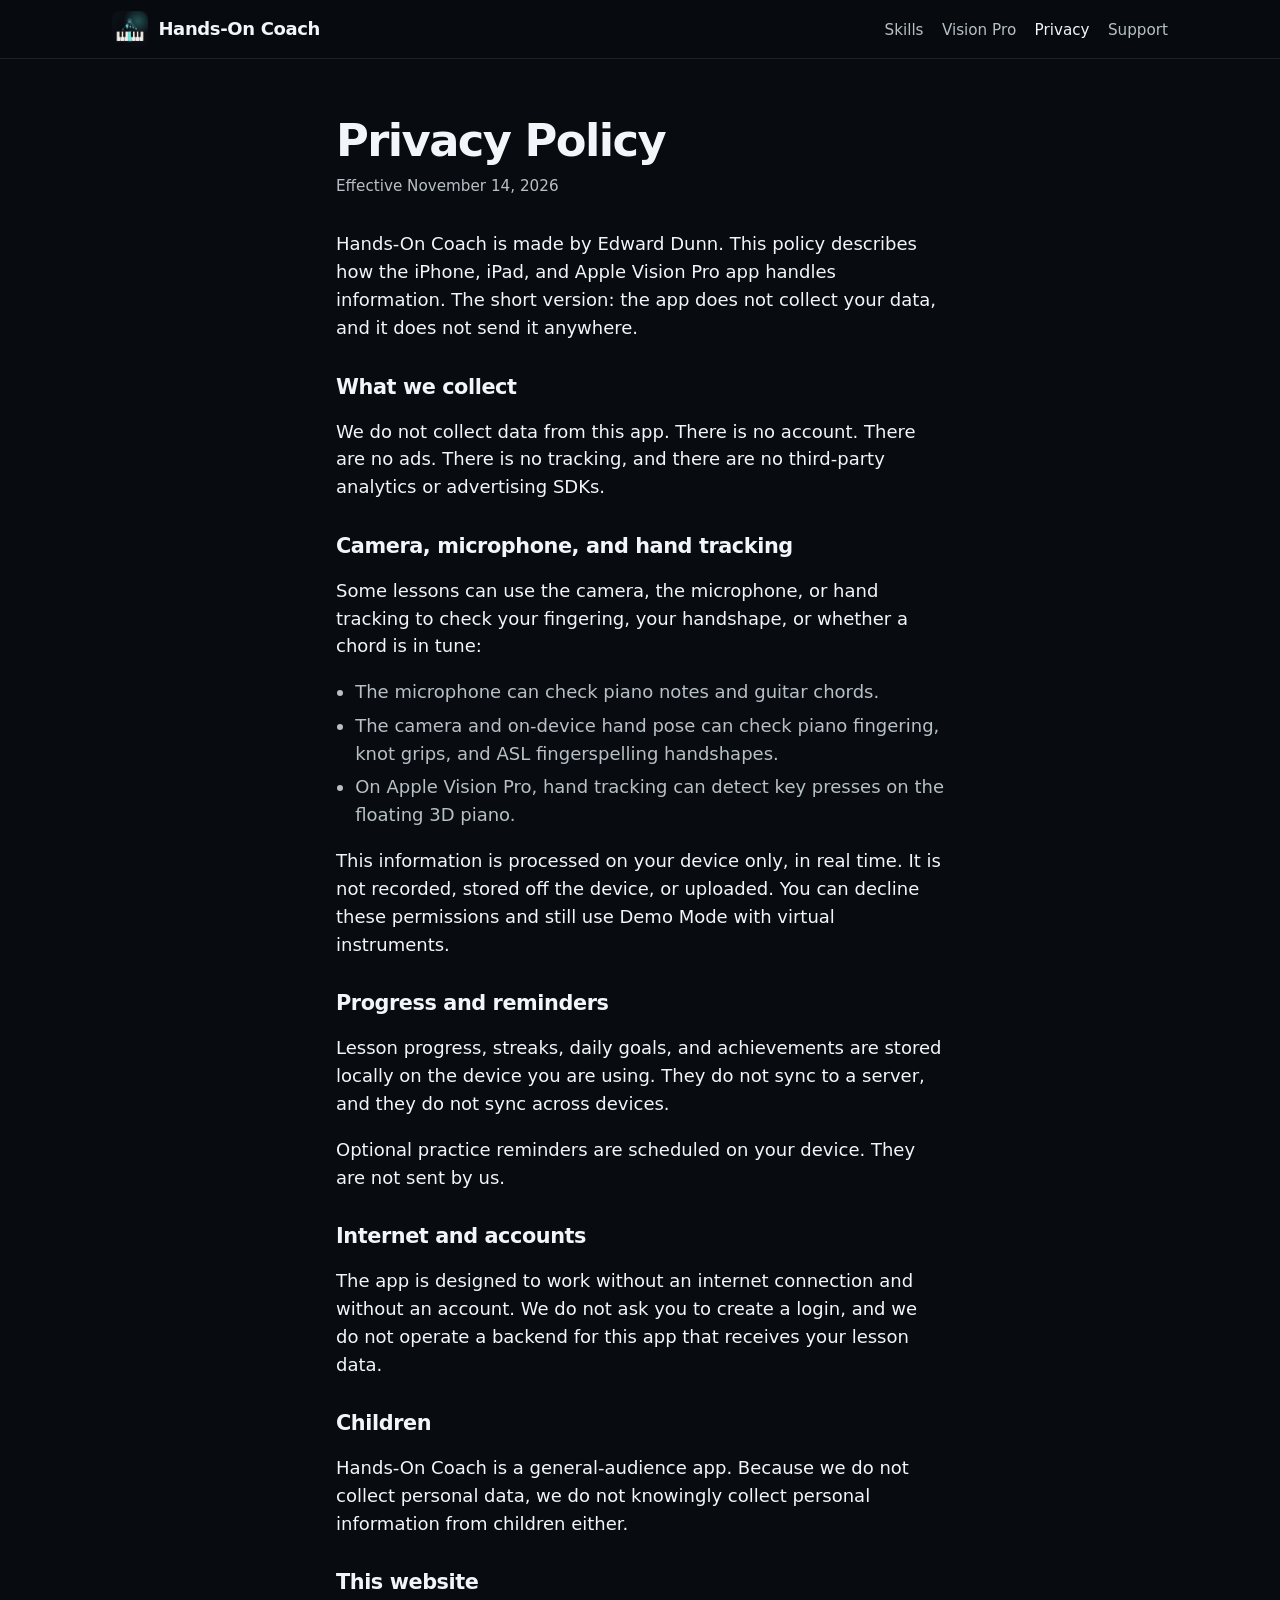
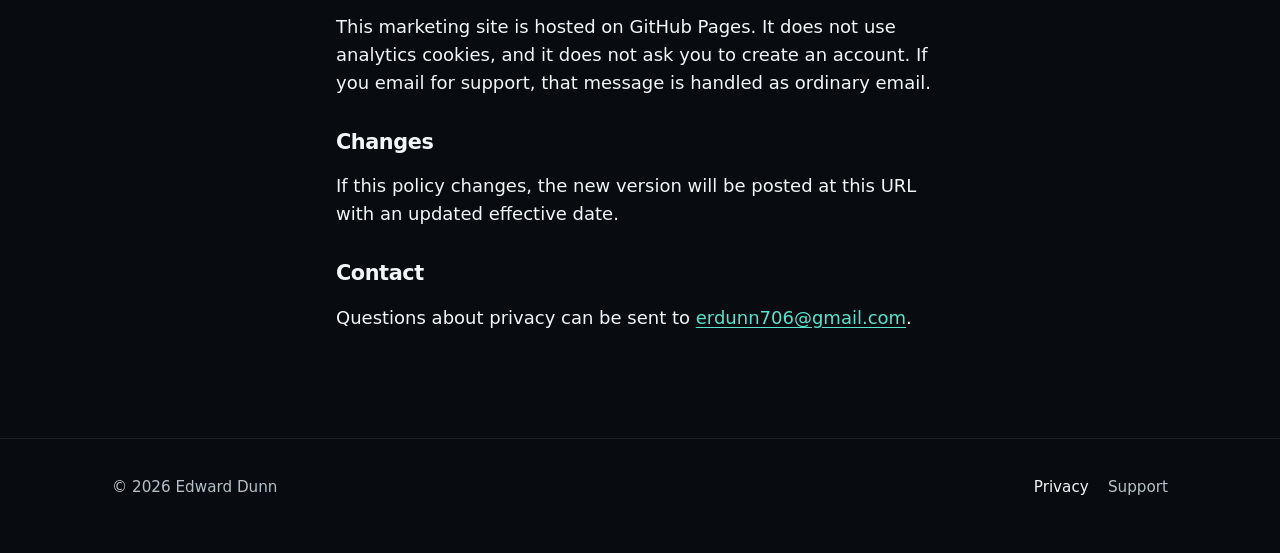
==== privacy.html @ 9785f9f1 "Add Hands-On Coach marketing site Static homepage, privacy policy, and support pages for GitHub Page" ====
<!DOCTYPE html>
<html lang="en">
<head>
  <meta charset="utf-8">
  <meta name="viewport" content="width=device-width, initial-scale=1">
  <title>Privacy Policy — Hands-On Coach</title>
  <meta name="description" content="Hands-On Coach does not collect your data. Camera, microphone, and hand tracking are processed on your device only. Nothing is recorded or uploaded.">
  <link rel="canonical" href="https://erdtheturd.github.io/hands-on-coach/privacy.html">
  <meta property="og:type" content="website">
  <meta property="og:site_name" content="Hands-On Coach">
  <meta property="og:locale" content="en_US">
  <meta property="og:url" content="https://erdtheturd.github.io/hands-on-coach/privacy.html">
  <meta property="og:title" content="Privacy Policy — Hands-On Coach">
  <meta property="og:description" content="Hands-On Coach does not collect your data. Camera, microphone, and hand tracking are processed on your device only. Nothing is recorded or uploaded.">
  <meta property="og:image" content="https://erdtheturd.github.io/hands-on-coach/assets/og.jpg">
  <meta property="og:image:width" content="1200">
  <meta property="og:image:height" content="630">
  <meta property="og:image:alt" content="Hands-On Coach app icon and the line: glowing ghost hands show you where your fingers go.">
  <meta name="twitter:card" content="summary_large_image">
  <meta name="twitter:title" content="Privacy Policy — Hands-On Coach">
  <meta name="twitter:description" content="Hands-On Coach does not collect your data. Camera, microphone, and hand tracking are processed on your device only. Nothing is recorded or uploaded.">
  <meta name="twitter:image" content="https://erdtheturd.github.io/hands-on-coach/assets/og.jpg">
  <link rel="icon" href="assets/favicon.ico" sizes="any">
  <link rel="icon" type="image/png" sizes="32x32" href="assets/favicon-32.png">
  <link rel="apple-touch-icon" href="assets/apple-touch-icon.png">
  <meta name="theme-color" content="#080c10">
  <link rel="stylesheet" href="styles.css">
</head>
<body>
  <a class="skip" href="#main">Skip to content</a>
  <header class="site-header">
    <div class="nav">
      <a class="brand" href="index.html">
        <img src="assets/icon-192.png" width="36" height="36" alt="">
        <span>Hands-On Coach</span>
      </a>
      <ul class="nav-links">
        <li><a href="index.html#skills">Skills</a></li>
        <li><a href="index.html#vision">Vision Pro</a></li>
        <li><a href="privacy.html" aria-current="page">Privacy</a></li>
        <li><a href="support.html">Support</a></li>
      </ul>
    </div>
  </header>
  <main id="main" class="page">
    <h1>Privacy Policy</h1>
    <p class="updated">Effective November 14, 2026</p>
    <p>Hands-On Coach is made by Edward Dunn. This policy describes how the iPhone, iPad, and Apple Vision Pro app handles information. The short version: the app does not collect your data, and it does not send it anywhere.</p>

    <h2>What we collect</h2>
    <p>We do not collect data from this app. There is no account. There are no ads. There is no tracking, and there are no third-party analytics or advertising SDKs.</p>

    <h2>Camera, microphone, and hand tracking</h2>
    <p>Some lessons can use the camera, the microphone, or hand tracking to check your fingering, your handshape, or whether a chord is in tune:</p>
    <ul>
      <li>The microphone can check piano notes and guitar chords.</li>
      <li>The camera and on-device hand pose can check piano fingering, knot grips, and ASL fingerspelling handshapes.</li>
      <li>On Apple Vision Pro, hand tracking can detect key presses on the floating 3D piano.</li>
    </ul>
    <p>This information is processed on your device only, in real time. It is not recorded, stored off the device, or uploaded. You can decline these permissions and still use Demo Mode with virtual instruments.</p>

    <h2>Progress and reminders</h2>
    <p>Lesson progress, streaks, daily goals, and achievements are stored locally on the device you are using. They do not sync to a server, and they do not sync across devices.</p>
    <p>Optional practice reminders are scheduled on your device. They are not sent by us.</p>

    <h2>Internet and accounts</h2>
    <p>The app is designed to work without an internet connection and without an account. We do not ask you to create a login, and we do not operate a backend for this app that receives your lesson data.</p>

    <h2>Children</h2>
    <p>Hands-On Coach is a general-audience app. Because we do not collect personal data, we do not knowingly collect personal information from children either.</p>

    <h2>This website</h2>
    <p>This marketing site is hosted on GitHub Pages. It does not use analytics cookies, and it does not ask you to create an account. If you email for support, that message is handled as ordinary email.</p>

    <h2>Changes</h2>
    <p>If this policy changes, the new version will be posted at this URL with an updated effective date.</p>

    <h2>Contact</h2>
    <p>Questions about privacy can be sent to <a href="mailto:erdunn706@gmail.com?subject=Hands-On%20Coach%20privacy">erdunn706@gmail.com</a>.</p>

  </main>
  <footer class="site-footer">
    <div class="foot">
      <p>&copy; 2026 Edward Dunn</p>
      <nav aria-label="Footer">
        <a href="privacy.html" aria-current="page">Privacy</a>
        <a href="support.html">Support</a>
      </nav>
    </div>
  </footer>
</body>
</html>
---- styles.css ----
/* Hands-On Coach marketing site.
   Palette taken from the app: near-black teal, mint glow, cream keys. */

:root {
  --bg: #080c10;
  --bg-alt: #0c1318;
  --card: #141c24;
  --line: rgba(255, 255, 255, 0.09);
  --text: #f3f6f8;
  --muted: #b7c0c7;
  --accent: #5ce1cc;
  --accent-hover: #8af0e0;
  --max: 1120px;
  --pad: clamp(1.2rem, 4vw, 2rem);
}

*,
*::before,
*::after {
  box-sizing: border-box;
}

html {
  scroll-behavior: smooth;
}

@media (prefers-reduced-motion: reduce) {
  html {
    scroll-behavior: auto;
  }

  *,
  *::before,
  *::after {
    animation: none !important;
    transition: none !important;
  }
}

body {
  margin: 0;
  background: var(--bg);
  color: var(--text);
  font: 18px/1.55 -apple-system, BlinkMacSystemFont, "Segoe UI", system-ui, "Helvetica Neue", Helvetica, Arial, sans-serif;
  -webkit-font-smoothing: antialiased;
  text-rendering: optimizeLegibility;
}

figure {
  margin: 0;
}

img {
  max-width: 100%;
  height: auto;
  vertical-align: middle;
}

a {
  color: var(--accent);
  text-underline-offset: 0.15em;
}

a:hover {
  color: var(--accent-hover);
}

a:focus-visible {
  outline: 2px solid var(--accent);
  outline-offset: 3px;
  border-radius: 4px;
}

.skip {
  position: absolute;
  left: -9999px;
  top: 0;
}

.skip:focus {
  left: var(--pad);
  top: 0.75rem;
  z-index: 40;
  background: var(--bg);
  color: var(--text);
  padding: 0.45rem 0.7rem;
  border: 1px solid var(--line);
}

/* Header */

.site-header {
  position: sticky;
  top: 0;
  z-index: 20;
  background: rgba(8, 12, 16, 0.82);
  backdrop-filter: saturate(1.2) blur(16px);
  -webkit-backdrop-filter: saturate(1.2) blur(16px);
  border-bottom: 1px solid var(--line);
}

.nav {
  display: flex;
  align-items: center;
  justify-content: space-between;
  gap: 1rem;
  max-width: var(--max);
  margin: 0 auto;
  padding: 0.7rem var(--pad);
}

.brand {
  display: flex;
  align-items: center;
  gap: 0.65rem;
  color: var(--text);
  text-decoration: none;
  font-weight: 600;
  letter-spacing: -0.02em;
  min-width: 0;
}

.brand:hover {
  color: var(--text);
}

.brand img {
  width: 36px;
  height: 36px;
  border-radius: 8px;
  flex: 0 0 auto;
}

.nav-links {
  display: flex;
  flex-wrap: wrap;
  justify-content: flex-end;
  gap: 0.2rem 1.15rem;
  list-style: none;
  margin: 0;
  padding: 0;
}

.nav-links a {
  color: var(--muted);
  text-decoration: none;
  font-size: 0.95rem;
}

.nav-links a:hover,
.nav-links a[aria-current="page"] {
  color: var(--text);
}

/* Layout helpers */

.wrap {
  max-width: var(--max);
  margin: 0 auto;
  padding: 0 var(--pad);
}

section {
  padding: 5rem 0;
}

.alt {
  background: var(--bg-alt);
}

.kicker {
  margin: 0 0 0.55rem;
  color: var(--accent);
  font-size: 0.8rem;
  font-weight: 600;
  letter-spacing: 0.08em;
  text-transform: uppercase;
}

h1,
h2,
h3 {
  letter-spacing: -0.03em;
  line-height: 1.15;
}

h2 {
  margin: 0 0 0.8rem;
  font-size: clamp(1.7rem, 3.4vw, 2.45rem);
  font-weight: 650;
}

h3 {
  margin: 0 0 0.4rem;
  font-size: 1.15rem;
  font-weight: 650;
  letter-spacing: -0.02em;
}

.lede,
.copy p.lede {
  margin: 0 0 1rem;
  font-size: clamp(1.25rem, 2.3vw, 1.55rem);
  line-height: 1.3;
  font-weight: 500;
  letter-spacing: -0.02em;
  color: var(--accent);
}

.muted,
.copy p,
.prose p {
  color: var(--muted);
}

.copy p,
.prose p {
  margin: 0 0 0.9rem;
}

.copy p:last-child,
.prose p:last-child {
  margin-bottom: 0;
}

.copy {
  max-width: 36rem;
}

/* Hero */

.hero {
  position: relative;
  overflow: hidden;
}

.hero::before {
  content: "";
  position: absolute;
  right: -10%;
  top: -20%;
  width: min(720px, 70vw);
  height: 80%;
  background: radial-gradient(ellipse at center, rgba(46, 150, 140, 0.28), transparent 68%);
  pointer-events: none;
}

.hero-inner {
  position: relative;
  display: grid;
  grid-template-columns: 1fr minmax(230px, 320px);
  gap: 4rem;
  align-items: center;
  max-width: var(--max);
  margin: 0 auto;
  padding: 4.75rem var(--pad) 4.25rem;
}

.hero h1 {
  margin: 0 0 0.85rem;
  font-size: clamp(2.55rem, 6vw, 4.15rem);
  font-weight: 650;
  letter-spacing: -0.038em;
  line-height: 1.02;
}

.hero-cta {
  display: flex;
  flex-direction: column;
  align-items: flex-start;
  gap: 0.7rem;
  margin-top: 1.6rem;
}

.soon {
  margin: 0;
  color: var(--muted);
  font-size: 0.95rem;
}

/* Device frames */

.phone {
  background: #05070a;
  border-radius: 2.35rem;
  padding: 0.62rem;
  box-shadow:
    0 0 0 1px rgba(255, 255, 255, 0.12),
    0 28px 70px rgba(0, 0, 0, 0.55),
    0 0 70px rgba(64, 200, 180, 0.1);
}

.phone img {
  display: block;
  width: 100%;
  border-radius: 1.8rem;
}

.hero .phone {
  box-shadow:
    0 0 0 1px rgba(255, 255, 255, 0.12),
    0 28px 70px rgba(0, 0, 0, 0.55),
    0 0 90px rgba(64, 200, 180, 0.16);
}

.tablet {
  background: #05070a;
  border-radius: 1.15rem;
  padding: 0.5rem;
  box-shadow:
    0 0 0 1px rgba(255, 255, 255, 0.1),
    0 24px 64px rgba(0, 0, 0, 0.5);
}

.tablet img {
  display: block;
  width: 100%;
  border-radius: 0.75rem;
}

/* Feature split */

.split {
  display: grid;
  grid-template-columns: 1fr 1.35fr;
  gap: 3.5rem;
  align-items: center;
}

.split.flip {
  grid-template-columns: 1.05fr 1fr;
}

.split.flip .copy {
  order: 2;
}

/* Skill cards */

.skill-grid {
  display: grid;
  grid-template-columns: repeat(3, 1fr);
  gap: 1.5rem;
  margin-top: 2.25rem;
}

.skill {
  display: flex;
  flex-direction: column;
  gap: 1rem;
}

.skill .phone {
  max-width: 280px;
  margin: 0 auto;
  width: 100%;
}

/* Two-up practice */

.pair {
  display: grid;
  grid-template-columns: 1fr 1fr;
  gap: 2.5rem 2rem;
  margin-top: 2.25rem;
}

.pair article {
  display: flex;
  flex-direction: column;
  gap: 1rem;
}

.pair .phone {
  max-width: 300px;
  width: 100%;
  margin-left: auto;
  margin-right: auto;
}

/* Vision */

.vision-frame {
  margin-top: 2rem;
  border-radius: 1rem;
  overflow: hidden;
  box-shadow:
    0 0 0 1px rgba(255, 255, 255, 0.08),
    0 24px 64px rgba(0, 0, 0, 0.5);
}

.vision-frame img {
  display: block;
  width: 100%;
}

/* Closing CTA */

.cta {
  text-align: center;
  padding: 5.25rem 0;
}

.cta h2 {
  margin-bottom: 0.7rem;
}

.cta .lede,
.cta p {
  margin-left: auto;
  margin-right: auto;
}

.cta .hero-cta {
  align-items: center;
}

/* Footer */

.site-footer {
  border-top: 1px solid var(--line);
  padding: 1.4rem 0 2.4rem;
  color: var(--muted);
  font-size: 0.95rem;
}

.foot {
  display: flex;
  justify-content: space-between;
  align-items: center;
  flex-wrap: wrap;
  gap: 0.75rem 1.5rem;
  max-width: var(--max);
  margin: 0 auto;
  padding: 0 var(--pad);
}

.foot nav {
  display: flex;
  flex-wrap: wrap;
  gap: 0.3rem 1.2rem;
}

.foot a {
  color: var(--muted);
  text-decoration: none;
}

.foot a:hover,
.foot a[aria-current="page"] {
  color: var(--text);
}

/* Inner pages */

.page {
  max-width: 42rem;
  margin: 0 auto;
  padding: 3.5rem var(--pad) 5.5rem;
}

.page h1 {
  margin: 0 0 0.5rem;
  font-size: clamp(2rem, 4.5vw, 2.8rem);
  font-weight: 650;
  letter-spacing: -0.035em;
}

.page .updated {
  margin: 0 0 2rem;
  color: var(--muted);
  font-size: 0.95rem;
}

.page h2 {
  margin: 2.1rem 0 0.55rem;
  font-size: 1.3rem;
  letter-spacing: -0.02em;
}

.page ul {
  margin: 0 0 0.9rem;
  padding-left: 1.2rem;
  color: var(--muted);
}

.page li + li {
  margin-top: 0.35rem;
}

.faq {
  margin: 0;
}

.faq dt {
  margin: 2rem 0 0.45rem;
  font-size: 1.2rem;
  font-weight: 650;
  letter-spacing: -0.02em;
}

.faq dt:first-child {
  margin-top: 0;
}

.faq dd {
  margin: 0;
  color: var(--muted);
}

/* App Store badge (CSS/SVG stand-in, not an official Apple asset) */

.as-badge {
  display: inline-flex;
  align-items: center;
  gap: 0.65rem;
  background: #000;
  color: #fff !important;
  text-decoration: none !important;
  border: 1px solid #6e6e73;
  border-radius: 0.55rem;
  padding: 0.38rem 0.9rem 0.4rem 0.7rem;
  min-width: 10.6rem;
  line-height: 1.05;
}

.as-badge:hover {
  color: #fff !important;
  border-color: #c7c7cc;
}

.as-badge svg {
  width: 1.4rem;
  height: 1.65rem;
  flex: 0 0 auto;
}

.as-badge small {
  display: block;
  font-size: 0.62rem;
  font-weight: 400;
  letter-spacing: 0.01em;
}

.as-badge strong {
  display: block;
  font-size: 1.18rem;
  font-weight: 590;
  letter-spacing: -0.025em;
  font-family: -apple-system, BlinkMacSystemFont, "Segoe UI", system-ui, "Helvetica Neue", Helvetica, Arial, sans-serif;
}

/* Responsive */

@media (max-width: 860px) {
  .hero-inner,
  .split,
  .split.flip {
    grid-template-columns: 1fr;
    gap: 2.25rem;
  }

  .split.flip .copy {
    order: 0;
  }

  .hero-inner {
    padding-top: 2.75rem;
    padding-bottom: 3rem;
  }

  .hero .phone,
  .skill .phone,
  .pair .phone {
    max-width: 280px;
    margin-left: auto;
    margin-right: auto;
  }

  .skill-grid,
  .pair {
    grid-template-columns: 1fr;
  }

  section {
    padding: 3.5rem 0;
  }
}

@media (max-width: 560px) {
  body {
    font-size: 17px;
  }

  .nav {
    flex-wrap: wrap;
    row-gap: 0.35rem;
  }

  .brand span {
    overflow: hidden;
    text-overflow: ellipsis;
    white-space: nowrap;
  }

  .nav-links {
    flex: 1 1 100%;
    justify-content: space-between;
    gap: 0.35rem 0.75rem;
  }

  .pair .phone,
  .skill .phone,
  .hero .phone {
    max-width: 260px;
  }
}

@media (min-width: 861px) and (max-width: 1040px) {
  .skill-grid {
    gap: 1.1rem;
  }
}

.narrow {
  max-width: 36rem;
  margin: 0;
}

.cta .narrow {
  margin-left: auto;
  margin-right: auto;
}
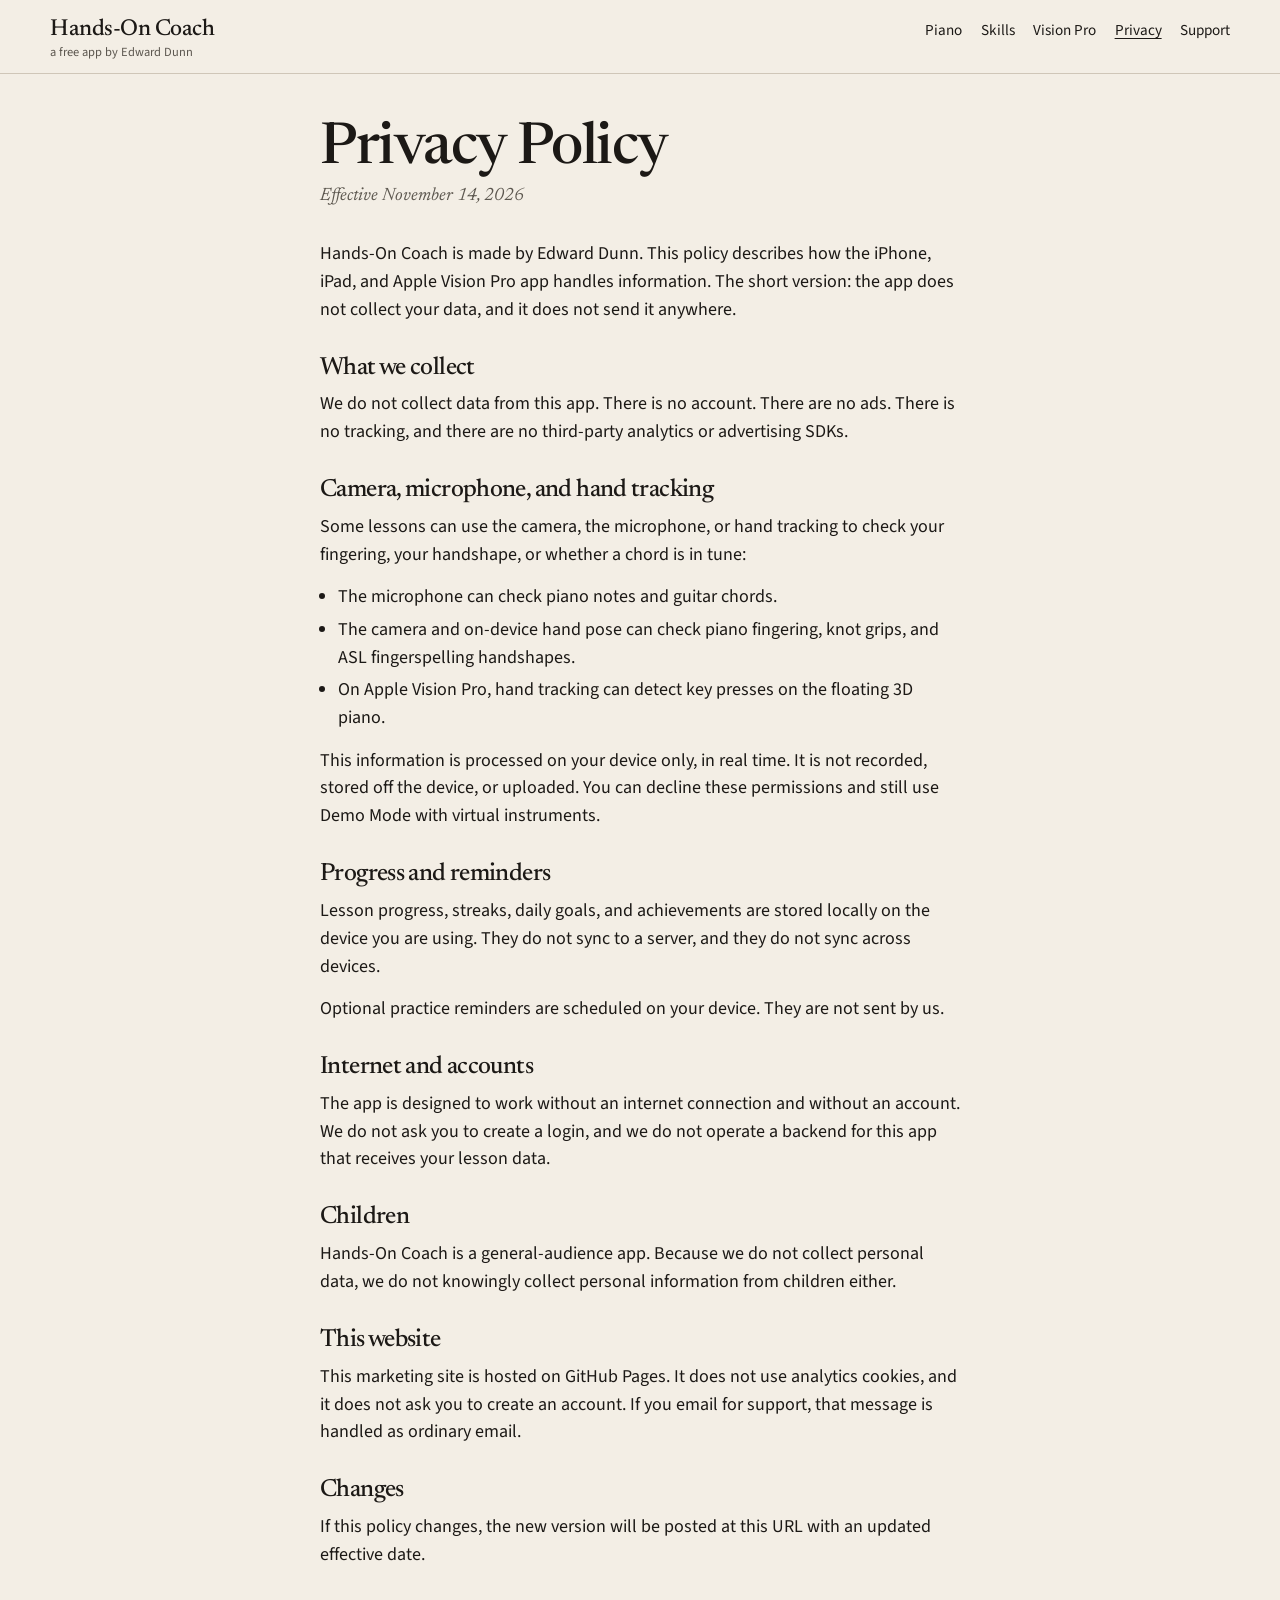
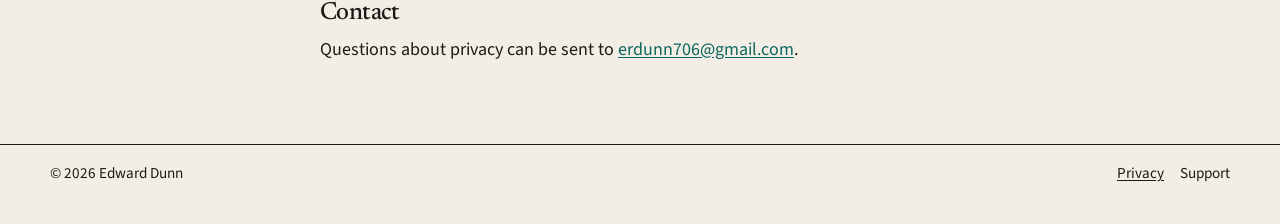
==== commit 7ed4903c: "Redesign the marketing site as a light editorial page Replace the dark teal template with a paper-an" ====
--- a/privacy.html
+++ b/privacy.html
@@ -23,18 +23,18 @@
   <link rel="icon" href="assets/favicon.ico" sizes="any">
   <link rel="icon" type="image/png" sizes="32x32" href="assets/favicon-32.png">
   <link rel="apple-touch-icon" href="assets/apple-touch-icon.png">
-  <meta name="theme-color" content="#080c10">
+  <meta name="theme-color" content="#f3eee5">
+  <link rel="preload" href="assets/fonts/newsreader.woff2" as="font" type="font/woff2" crossorigin>
+  <link rel="preload" href="assets/fonts/source-sans.woff2" as="font" type="font/woff2" crossorigin>
   <link rel="stylesheet" href="styles.css">
 </head>
 <body>
   <a class="skip" href="#main">Skip to content</a>
-  <header class="site-header">
-    <div class="nav">
-      <a class="brand" href="index.html">
-        <img src="assets/icon-192.png" width="36" height="36" alt="">
-        <span>Hands-On Coach</span>
-      </a>
-      <ul class="nav-links">
+  <header class="masthead">
+    <div class="wrap masthead-inner">
+      <a class="wordmark" href="index.html">Hands-On Coach<small>a free app by Edward Dunn</small></a>
+      <ul class="site-nav">
+        <li><a href="index.html#piano">Piano</a></li>
         <li><a href="index.html#skills">Skills</a></li>
         <li><a href="index.html#vision">Vision Pro</a></li>
         <li><a href="privacy.html" aria-current="page">Privacy</a></li>
@@ -42,45 +42,49 @@
       </ul>
     </div>
   </header>
-  <main id="main" class="page">
-    <h1>Privacy Policy</h1>
-    <p class="updated">Effective November 14, 2026</p>
-    <p>Hands-On Coach is made by Edward Dunn. This policy describes how the iPhone, iPad, and Apple Vision Pro app handles information. The short version: the app does not collect your data, and it does not send it anywhere.</p>
 
-    <h2>What we collect</h2>
-    <p>We do not collect data from this app. There is no account. There are no ads. There is no tracking, and there are no third-party analytics or advertising SDKs.</p>
+  <main id="main">
+    <article class="wrap page">
+      <h1>Privacy Policy</h1>
+      <p class="updated">Effective November 14, 2026</p>
+      <p>Hands-On Coach is made by Edward Dunn. This policy describes how the iPhone, iPad, and Apple Vision Pro app handles information. The short version: the app does not collect your data, and it does not send it anywhere.</p>
 
-    <h2>Camera, microphone, and hand tracking</h2>
-    <p>Some lessons can use the camera, the microphone, or hand tracking to check your fingering, your handshape, or whether a chord is in tune:</p>
-    <ul>
-      <li>The microphone can check piano notes and guitar chords.</li>
-      <li>The camera and on-device hand pose can check piano fingering, knot grips, and ASL fingerspelling handshapes.</li>
-      <li>On Apple Vision Pro, hand tracking can detect key presses on the floating 3D piano.</li>
-    </ul>
-    <p>This information is processed on your device only, in real time. It is not recorded, stored off the device, or uploaded. You can decline these permissions and still use Demo Mode with virtual instruments.</p>
+      <h2>What we collect</h2>
+      <p>We do not collect data from this app. There is no account. There are no ads. There is no tracking, and there are no third-party analytics or advertising SDKs.</p>
 
-    <h2>Progress and reminders</h2>
-    <p>Lesson progress, streaks, daily goals, and achievements are stored locally on the device you are using. They do not sync to a server, and they do not sync across devices.</p>
-    <p>Optional practice reminders are scheduled on your device. They are not sent by us.</p>
+      <h2>Camera, microphone, and hand tracking</h2>
+      <p>Some lessons can use the camera, the microphone, or hand tracking to check your fingering, your handshape, or whether a chord is in tune:</p>
+      <ul>
+        <li>The microphone can check piano notes and guitar chords.</li>
+        <li>The camera and on-device hand pose can check piano fingering, knot grips, and ASL fingerspelling handshapes.</li>
+        <li>On Apple Vision Pro, hand tracking can detect key presses on the floating 3D piano.</li>
+      </ul>
+      <p>This information is processed on your device only, in real time. It is not recorded, stored off the device, or uploaded. You can decline these permissions and still use Demo Mode with virtual instruments.</p>
 
-    <h2>Internet and accounts</h2>
-    <p>The app is designed to work without an internet connection and without an account. We do not ask you to create a login, and we do not operate a backend for this app that receives your lesson data.</p>
+      <h2>Progress and reminders</h2>
+      <p>Lesson progress, streaks, daily goals, and achievements are stored locally on the device you are using. They do not sync to a server, and they do not sync across devices.</p>
+      <p>Optional practice reminders are scheduled on your device. They are not sent by us.</p>
 
-    <h2>Children</h2>
-    <p>Hands-On Coach is a general-audience app. Because we do not collect personal data, we do not knowingly collect personal information from children either.</p>
+      <h2>Internet and accounts</h2>
+      <p>The app is designed to work without an internet connection and without an account. We do not ask you to create a login, and we do not operate a backend for this app that receives your lesson data.</p>
 
-    <h2>This website</h2>
-    <p>This marketing site is hosted on GitHub Pages. It does not use analytics cookies, and it does not ask you to create an account. If you email for support, that message is handled as ordinary email.</p>
+      <h2>Children</h2>
+      <p>Hands-On Coach is a general-audience app. Because we do not collect personal data, we do not knowingly collect personal information from children either.</p>
 
-    <h2>Changes</h2>
-    <p>If this policy changes, the new version will be posted at this URL with an updated effective date.</p>
+      <h2>This website</h2>
+      <p>This marketing site is hosted on GitHub Pages. It does not use analytics cookies, and it does not ask you to create an account. If you email for support, that message is handled as ordinary email.</p>
 
-    <h2>Contact</h2>
-    <p>Questions about privacy can be sent to <a href="mailto:erdunn706@gmail.com?subject=Hands-On%20Coach%20privacy">erdunn706@gmail.com</a>.</p>
+      <h2>Changes</h2>
+      <p>If this policy changes, the new version will be posted at this URL with an updated effective date.</p>
+
+      <h2>Contact</h2>
+      <p>Questions about privacy can be sent to <a href="mailto:erdunn706@gmail.com?subject=Hands-On%20Coach%20privacy">erdunn706@gmail.com</a>.</p>
+    </article>
 
   </main>
-  <footer class="site-footer">
-    <div class="foot">
+
+  <footer class="colophon">
+    <div class="wrap colophon-inner">
       <p>&copy; 2026 Edward Dunn</p>
       <nav aria-label="Footer">
         <a href="privacy.html" aria-current="page">Privacy</a>
@@ -90,3 +94,4 @@
   </footer>
 </body>
 </html>
+
--- a/styles.css
+++ b/styles.css
@@ -1,17 +1,43 @@
-/* Hands-On Coach marketing site.
-   Palette taken from the app: near-black teal, mint glow, cream keys. */
+@font-face {
+  font-family: "Newsreader";
+  src: url("assets/fonts/newsreader.woff2") format("woff2");
+  font-weight: 200 800;
+  font-style: normal;
+  font-display: swap;
+}
+
+@font-face {
+  font-family: "Newsreader";
+  src: url("assets/fonts/newsreader-italic.woff2") format("woff2");
+  font-weight: 200 800;
+  font-style: italic;
+  font-display: swap;
+}
+
+@font-face {
+  font-family: "Source Sans 3";
+  src: url("assets/fonts/source-sans.woff2") format("woff2");
+  font-weight: 200 900;
+  font-style: normal;
+  font-display: swap;
+}
+
+@font-face {
+  font-family: "Source Sans 3";
+  src: url("assets/fonts/source-sans-italic.woff2") format("woff2");
+  font-weight: 200 900;
+  font-style: italic;
+  font-display: swap;
+}
 
 :root {
-  --bg: #080c10;
-  --bg-alt: #0c1318;
-  --card: #141c24;
-  --line: rgba(255, 255, 255, 0.09);
-  --text: #f3f6f8;
-  --muted: #b7c0c7;
-  --accent: #5ce1cc;
-  --accent-hover: #8af0e0;
-  --max: 1120px;
-  --pad: clamp(1.2rem, 4vw, 2rem);
+  --paper: #f3eee5;
+  --ink: #1c1916;
+  --mute: #5c574f;
+  --rule: #cfc6b8;
+  --teal: #0c675e;
+  --max: 1180px;
+  --gutter: clamp(1.15rem, 4.2vw, 2.4rem);
 }
 
 *,
@@ -28,47 +54,43 @@
   html {
     scroll-behavior: auto;
   }
-
-  *,
-  *::before,
-  *::after {
-    animation: none !important;
-    transition: none !important;
-  }
 }
 
 body {
   margin: 0;
-  background: var(--bg);
-  color: var(--text);
-  font: 18px/1.55 -apple-system, BlinkMacSystemFont, "Segoe UI", system-ui, "Helvetica Neue", Helvetica, Arial, sans-serif;
+  background: var(--paper);
+  color: var(--ink);
+  font-family: "Source Sans 3", "Segoe UI", system-ui, sans-serif;
+  font-size: 1.125rem;
+  line-height: 1.55;
+  font-optical-sizing: auto;
   -webkit-font-smoothing: antialiased;
   text-rendering: optimizeLegibility;
-}
-
-figure {
-  margin: 0;
 }
 
 img {
   max-width: 100%;
   height: auto;
+  display: block;
   vertical-align: middle;
 }
 
+figure {
+  margin: 0;
+}
+
 a {
-  color: var(--accent);
-  text-underline-offset: 0.15em;
+  color: var(--teal);
+  text-underline-offset: 0.12em;
 }
 
 a:hover {
-  color: var(--accent-hover);
+  color: var(--ink);
 }
 
 a:focus-visible {
-  outline: 2px solid var(--accent);
+  outline: 2px solid var(--teal);
   outline-offset: 3px;
-  border-radius: 4px;
 }
 
 .skip {
@@ -78,425 +100,421 @@
 }
 
 .skip:focus {
-  left: var(--pad);
-  top: 0.75rem;
-  z-index: 40;
-  background: var(--bg);
-  color: var(--text);
-  padding: 0.45rem 0.7rem;
-  border: 1px solid var(--line);
-}
-
-/* Header */
-
-.site-header {
-  position: sticky;
-  top: 0;
-  z-index: 20;
-  background: rgba(8, 12, 16, 0.82);
-  backdrop-filter: saturate(1.2) blur(16px);
-  -webkit-backdrop-filter: saturate(1.2) blur(16px);
-  border-bottom: 1px solid var(--line);
-}
-
-.nav {
+  left: var(--gutter);
+  top: 0.6rem;
+  z-index: 30;
+  background: var(--paper);
+  color: var(--ink);
+  padding: 0.35rem 0.55rem;
+  border: 1px solid var(--rule);
+}
+
+.wrap {
+  width: min(var(--max), calc(100% - 2 * var(--gutter)));
+  margin-inline: auto;
+}
+
+/* Masthead — solid paper, hairline, no blur */
+
+.masthead {
+  border-bottom: 1px solid var(--rule);
+  background: var(--paper);
+}
+
+.masthead-inner {
   display: flex;
-  align-items: center;
+  align-items: baseline;
   justify-content: space-between;
-  gap: 1rem;
-  max-width: var(--max);
-  margin: 0 auto;
-  padding: 0.7rem var(--pad);
-}
-
-.brand {
-  display: flex;
-  align-items: center;
-  gap: 0.65rem;
-  color: var(--text);
+  gap: 1rem 2rem;
+  flex-wrap: wrap;
+  padding: 1rem 0 0.9rem;
+}
+
+.wordmark {
+  font-family: "Newsreader", Georgia, "Times New Roman", serif;
+  font-weight: 500;
+  font-size: 1.45rem;
+  letter-spacing: -0.02em;
+  line-height: 1;
+  color: var(--ink);
   text-decoration: none;
-  font-weight: 600;
-  letter-spacing: -0.02em;
-  min-width: 0;
-}
-
-.brand:hover {
-  color: var(--text);
-}
-
-.brand img {
-  width: 36px;
-  height: 36px;
-  border-radius: 8px;
-  flex: 0 0 auto;
-}
-
-.nav-links {
+}
+
+.wordmark:hover {
+  color: var(--ink);
+}
+
+.wordmark small {
+  display: block;
+  margin-top: 0.28rem;
+  font-family: "Source Sans 3", "Segoe UI", system-ui, sans-serif;
+  font-size: 0.78rem;
+  font-weight: 400;
+  letter-spacing: 0;
+  color: var(--mute);
+}
+
+.site-nav {
   display: flex;
   flex-wrap: wrap;
-  justify-content: flex-end;
-  gap: 0.2rem 1.15rem;
-  list-style: none;
+  gap: 0.35rem 1.15rem;
   margin: 0;
   padding: 0;
-}
-
-.nav-links a {
-  color: var(--muted);
+  list-style: none;
+}
+
+.site-nav a {
+  color: var(--ink);
   text-decoration: none;
   font-size: 0.95rem;
 }
 
-.nav-links a:hover,
-.nav-links a[aria-current="page"] {
-  color: var(--text);
-}
-
-/* Layout helpers */
-
-.wrap {
-  max-width: var(--max);
-  margin: 0 auto;
-  padding: 0 var(--pad);
-}
-
-section {
-  padding: 5rem 0;
-}
-
-.alt {
-  background: var(--bg-alt);
-}
-
-.kicker {
-  margin: 0 0 0.55rem;
-  color: var(--accent);
-  font-size: 0.8rem;
-  font-weight: 600;
-  letter-spacing: 0.08em;
-  text-transform: uppercase;
-}
+.site-nav a:hover,
+.site-nav a[aria-current="page"] {
+  text-decoration: underline;
+  text-decoration-thickness: 1px;
+  text-underline-offset: 0.18em;
+}
+
+/* Type */
 
 h1,
 h2,
 h3 {
-  letter-spacing: -0.03em;
-  line-height: 1.15;
+  font-family: "Newsreader", Georgia, "Times New Roman", serif;
+  font-optical-sizing: auto;
+  font-weight: 500;
+  line-height: 1.08;
+  letter-spacing: -0.025em;
+}
+
+h1 {
+  margin: 0 0 1.25rem;
+  font-size: clamp(2.6rem, 7.2vw, 5.1rem);
+  font-weight: 500;
+  line-height: 0.96;
 }
 
 h2 {
-  margin: 0 0 0.8rem;
-  font-size: clamp(1.7rem, 3.4vw, 2.45rem);
-  font-weight: 650;
+  margin: 0 0 0.7rem;
+  font-size: clamp(1.7rem, 3.2vw, 2.35rem);
 }
 
 h3 {
-  margin: 0 0 0.4rem;
+  margin: 0 0 0.35rem;
+  font-size: 1.35rem;
+  letter-spacing: -0.02em;
+}
+
+.byline {
+  margin: 1.4rem 0 0;
+  font-family: "Newsreader", Georgia, serif;
+  font-style: italic;
+  font-weight: 400;
   font-size: 1.15rem;
-  font-weight: 650;
-  letter-spacing: -0.02em;
-}
-
-.lede,
-.copy p.lede {
-  margin: 0 0 1rem;
-  font-size: clamp(1.25rem, 2.3vw, 1.55rem);
-  line-height: 1.3;
-  font-weight: 500;
-  letter-spacing: -0.02em;
-  color: var(--accent);
-}
-
-.muted,
-.copy p,
-.prose p {
-  color: var(--muted);
-}
-
-.copy p,
-.prose p {
+  line-height: 1.4;
+  color: var(--ink);
+}
+
+.byline span {
+  font-style: normal;
+  font-family: "Source Sans 3", "Segoe UI", system-ui, sans-serif;
+  font-size: 1rem;
+  color: var(--mute);
+}
+
+p {
   margin: 0 0 0.9rem;
 }
 
-.copy p:last-child,
-.prose p:last-child {
+p:last-child {
   margin-bottom: 0;
 }
 
-.copy {
+.mute {
+  color: var(--mute);
+}
+
+/* Hero: text column, tall screenshot hanging to the right */
+
+.intro {
+  display: grid;
+  grid-template-columns: minmax(18rem, 28.5rem) minmax(0, 1fr);
+  gap: 2.5rem 4rem;
+  align-items: start;
+  padding: 3.4rem 0 4.5rem;
+}
+
+.intro .copy p {
+  color: var(--ink);
   max-width: 36rem;
 }
 
-/* Hero */
-
-.hero {
-  position: relative;
-  overflow: hidden;
-}
-
-.hero::before {
-  content: "";
-  position: absolute;
-  right: -10%;
-  top: -20%;
-  width: min(720px, 70vw);
-  height: 80%;
-  background: radial-gradient(ellipse at center, rgba(46, 150, 140, 0.28), transparent 68%);
-  pointer-events: none;
-}
-
-.hero-inner {
-  position: relative;
+.intro .copy p.mute {
+  color: var(--mute);
+}
+
+.store {
+  margin: 1.5rem 0 0;
+}
+
+.store .soon {
+  margin: 0.65rem 0 0;
+  color: var(--mute);
+  font-size: 0.98rem;
+}
+
+.intro .photo {
+  justify-self: end;
+  width: min(100%, 22.5rem);
+  margin-top: 0.4rem;
+}
+
+/* Figures as photos, not glowing devices */
+
+.photo {
+  background: transparent;
+  border: none;
+  box-shadow: none;
+}
+
+.photo img {
+  width: 100%;
+  background: #111;
+  border: 1px solid #b9b1a4;
+  box-shadow: 0 8px 20px rgba(40, 28, 14, 0.09);
+}
+
+.photo.wide {
+  width: 100%;
+}
+
+.photo.room {
+  background: #ddd8ce;
+}
+
+figcaption {
+  margin: 0.55rem 0 0;
+  font-family: "Newsreader", Georgia, serif;
+  font-style: italic;
+  font-size: 0.98rem;
+  color: var(--mute);
+  line-height: 1.4;
+}
+
+/* Sections with hanging labels, uneven rhythm */
+
+.chapter {
+  padding: 3.25rem 0 3.6rem;
+  border-top: 1px solid var(--rule);
+}
+
+.chapter.airy {
+  padding: 4.25rem 0 4.5rem;
+}
+
+.chapter.tight {
+  padding: 2.6rem 0 3rem;
+}
+
+.chapter-head {
   display: grid;
-  grid-template-columns: 1fr minmax(230px, 320px);
-  gap: 4rem;
-  align-items: center;
-  max-width: var(--max);
-  margin: 0 auto;
-  padding: 4.75rem var(--pad) 4.25rem;
-}
-
-.hero h1 {
-  margin: 0 0 0.85rem;
-  font-size: clamp(2.55rem, 6vw, 4.15rem);
-  font-weight: 650;
-  letter-spacing: -0.038em;
-  line-height: 1.02;
-}
-
-.hero-cta {
+  grid-template-columns: 1fr;
+  gap: 0.25rem 2.5rem;
+  margin-bottom: 1.25rem;
+  max-width: 38rem;
+}
+
+@media (min-width: 880px) {
+  .chapter-head.beside {
+    grid-template-columns: 8.5rem minmax(0, 38rem);
+    max-width: none;
+    align-items: baseline;
+    margin-bottom: 1.6rem;
+  }
+
+  .chapter-head.beside .label {
+    margin: 0;
+  }
+}
+
+.label {
+  margin: 0 0 0.2rem;
+  font-family: "Newsreader", Georgia, serif;
+  font-style: italic;
+  font-weight: 400;
+  font-size: 1.05rem;
+  color: var(--teal);
+  letter-spacing: 0;
+  text-transform: none;
+}
+
+.measure {
+  max-width: 38rem;
+}
+
+.measure-narrow {
+  max-width: 34rem;
+}
+
+/* Layout variants so sections don't share one template */
+
+.stack {
   display: flex;
   flex-direction: column;
-  align-items: flex-start;
-  gap: 0.7rem;
-  margin-top: 1.6rem;
-}
-
-.soon {
-  margin: 0;
-  color: var(--muted);
+  gap: 1.5rem;
+}
+
+.offset {
+  display: grid;
+  grid-template-columns: 1fr;
+  gap: 1.5rem 3rem;
+  align-items: start;
+}
+
+@media (min-width: 860px) {
+  .offset.phone-right {
+    grid-template-columns: minmax(0, 1fr) minmax(15rem, 20rem);
+  }
+
+  .offset.phone-left {
+    grid-template-columns: minmax(15rem, 20rem) minmax(0, 1fr);
+  }
+
+  .offset.phone-left .copy {
+    padding-top: 2.2rem;
+  }
+
+  .offset.phone-right .photo {
+    margin-top: 0.2rem;
+  }
+
+  .piano-shot {
+    width: calc(100% + 2vw);
+    max-width: none;
+  }
+}
+
+.pair-uneven {
+  display: grid;
+  grid-template-columns: 1fr;
+  gap: 2.5rem 3.5rem;
+  align-items: end;
+  margin-top: 0.5rem;
+}
+
+@media (min-width: 800px) {
+  .pair-uneven {
+    grid-template-columns: minmax(0, 18.5rem) minmax(0, 22rem);
+    justify-content: space-between;
+  }
+
+  .pair-uneven article:first-child .photo {
+    width: min(100%, 16.5rem);
+  }
+}
+
+.pair-uneven article h3 {
+  margin-top: 0.85rem;
+}
+
+/* Coming soon: typographic, not a card */
+
+.soon-block {
+  padding: 4.5rem 0 4.75rem;
+  border-top: 1px solid var(--rule);
+}
+
+.soon-block h2 {
+  font-size: clamp(2.2rem, 5vw, 3.4rem);
+  line-height: 1.02;
+  max-width: 12em;
+}
+
+.soon-block .measure {
+  margin-top: 1.1rem;
+}
+
+/* Footer */
+
+.colophon {
+  border-top: 1px solid var(--ink);
+  padding: 1.1rem 0 2.4rem;
   font-size: 0.95rem;
 }
 
-/* Device frames */
-
-.phone {
-  background: #05070a;
-  border-radius: 2.35rem;
-  padding: 0.62rem;
-  box-shadow:
-    0 0 0 1px rgba(255, 255, 255, 0.12),
-    0 28px 70px rgba(0, 0, 0, 0.55),
-    0 0 70px rgba(64, 200, 180, 0.1);
-}
-
-.phone img {
-  display: block;
-  width: 100%;
-  border-radius: 1.8rem;
-}
-
-.hero .phone {
-  box-shadow:
-    0 0 0 1px rgba(255, 255, 255, 0.12),
-    0 28px 70px rgba(0, 0, 0, 0.55),
-    0 0 90px rgba(64, 200, 180, 0.16);
-}
-
-.tablet {
-  background: #05070a;
-  border-radius: 1.15rem;
-  padding: 0.5rem;
-  box-shadow:
-    0 0 0 1px rgba(255, 255, 255, 0.1),
-    0 24px 64px rgba(0, 0, 0, 0.5);
-}
-
-.tablet img {
-  display: block;
-  width: 100%;
-  border-radius: 0.75rem;
-}
-
-/* Feature split */
-
-.split {
-  display: grid;
-  grid-template-columns: 1fr 1.35fr;
-  gap: 3.5rem;
-  align-items: center;
-}
-
-.split.flip {
-  grid-template-columns: 1.05fr 1fr;
-}
-
-.split.flip .copy {
-  order: 2;
-}
-
-/* Skill cards */
-
-.skill-grid {
-  display: grid;
-  grid-template-columns: repeat(3, 1fr);
-  gap: 1.5rem;
-  margin-top: 2.25rem;
-}
-
-.skill {
-  display: flex;
-  flex-direction: column;
-  gap: 1rem;
-}
-
-.skill .phone {
-  max-width: 280px;
-  margin: 0 auto;
-  width: 100%;
-}
-
-/* Two-up practice */
-
-.pair {
-  display: grid;
-  grid-template-columns: 1fr 1fr;
-  gap: 2.5rem 2rem;
-  margin-top: 2.25rem;
-}
-
-.pair article {
-  display: flex;
-  flex-direction: column;
-  gap: 1rem;
-}
-
-.pair .phone {
-  max-width: 300px;
-  width: 100%;
-  margin-left: auto;
-  margin-right: auto;
-}
-
-/* Vision */
-
-.vision-frame {
-  margin-top: 2rem;
-  border-radius: 1rem;
-  overflow: hidden;
-  box-shadow:
-    0 0 0 1px rgba(255, 255, 255, 0.08),
-    0 24px 64px rgba(0, 0, 0, 0.5);
-}
-
-.vision-frame img {
-  display: block;
-  width: 100%;
-}
-
-/* Closing CTA */
-
-.cta {
-  text-align: center;
-  padding: 5.25rem 0;
-}
-
-.cta h2 {
-  margin-bottom: 0.7rem;
-}
-
-.cta .lede,
-.cta p {
-  margin-left: auto;
-  margin-right: auto;
-}
-
-.cta .hero-cta {
-  align-items: center;
-}
-
-/* Footer */
-
-.site-footer {
-  border-top: 1px solid var(--line);
-  padding: 1.4rem 0 2.4rem;
-  color: var(--muted);
-  font-size: 0.95rem;
-}
-
-.foot {
+.colophon-inner {
   display: flex;
   justify-content: space-between;
-  align-items: center;
+  align-items: baseline;
+  gap: 0.8rem 1.5rem;
   flex-wrap: wrap;
-  gap: 0.75rem 1.5rem;
-  max-width: var(--max);
-  margin: 0 auto;
-  padding: 0 var(--pad);
-}
-
-.foot nav {
+}
+
+.colophon p {
+  margin: 0;
+}
+
+.colophon nav {
   display: flex;
-  flex-wrap: wrap;
-  gap: 0.3rem 1.2rem;
-}
-
-.foot a {
-  color: var(--muted);
+  gap: 1rem;
+}
+
+.colophon a {
+  color: var(--ink);
   text-decoration: none;
 }
 
-.foot a:hover,
-.foot a[aria-current="page"] {
-  color: var(--text);
+.colophon a:hover,
+.colophon a[aria-current="page"] {
+  text-decoration: underline;
+  text-underline-offset: 0.16em;
 }
 
 /* Inner pages */
 
 .page {
-  max-width: 42rem;
-  margin: 0 auto;
-  padding: 3.5rem var(--pad) 5.5rem;
+  padding: 3rem 0 5rem;
+  max-width: 40rem;
 }
 
 .page h1 {
-  margin: 0 0 0.5rem;
-  font-size: clamp(2rem, 4.5vw, 2.8rem);
-  font-weight: 650;
-  letter-spacing: -0.035em;
+  font-size: clamp(2.4rem, 6vw, 3.6rem);
+  margin-bottom: 0.4rem;
 }
 
 .page .updated {
-  margin: 0 0 2rem;
-  color: var(--muted);
-  font-size: 0.95rem;
+  margin: 0 0 1.8rem;
+  color: var(--mute);
+  font-family: "Newsreader", Georgia, serif;
+  font-style: italic;
 }
 
 .page h2 {
-  margin: 2.1rem 0 0.55rem;
-  font-size: 1.3rem;
-  letter-spacing: -0.02em;
+  margin: 2rem 0 0.5rem;
+  font-size: 1.55rem;
 }
 
 .page ul {
   margin: 0 0 0.9rem;
-  padding-left: 1.2rem;
-  color: var(--muted);
+  padding-left: 1.15rem;
 }
 
 .page li + li {
-  margin-top: 0.35rem;
+  margin-top: 0.3rem;
 }
 
 .faq {
-  margin: 0;
+  margin: 1.25rem 0 0;
 }
 
 .faq dt {
-  margin: 2rem 0 0.45rem;
-  font-size: 1.2rem;
-  font-weight: 650;
+  margin: 1.85rem 0 0.4rem;
+  font-family: "Newsreader", Georgia, serif;
+  font-weight: 500;
+  font-size: 1.4rem;
   letter-spacing: -0.02em;
+  line-height: 1.2;
 }
 
 .faq dt:first-child {
@@ -505,129 +523,221 @@
 
 .faq dd {
   margin: 0;
-  color: var(--muted);
-}
-
-/* App Store badge (CSS/SVG stand-in, not an official Apple asset) */
+  color: var(--ink);
+}
+
+/* App Store badge — black mark, not a pill of our own */
 
 .as-badge {
   display: inline-flex;
   align-items: center;
-  gap: 0.65rem;
+  gap: 0.55rem;
   background: #000;
   color: #fff !important;
   text-decoration: none !important;
-  border: 1px solid #6e6e73;
-  border-radius: 0.55rem;
-  padding: 0.38rem 0.9rem 0.4rem 0.7rem;
-  min-width: 10.6rem;
+  border: 1px solid #000;
+  border-radius: 7px;
+  padding: 0.34rem 0.8rem 0.36rem 0.62rem;
+  min-width: 10.2rem;
   line-height: 1.05;
 }
 
 .as-badge:hover {
   color: #fff !important;
-  border-color: #c7c7cc;
 }
 
 .as-badge svg {
-  width: 1.4rem;
-  height: 1.65rem;
+  width: 1.3rem;
+  height: 1.55rem;
   flex: 0 0 auto;
 }
 
 .as-badge small {
   display: block;
-  font-size: 0.62rem;
+  font-family: "Source Sans 3", "Segoe UI", system-ui, sans-serif;
+  font-size: 0.6rem;
   font-weight: 400;
   letter-spacing: 0.01em;
 }
 
 .as-badge strong {
   display: block;
-  font-size: 1.18rem;
-  font-weight: 590;
-  letter-spacing: -0.025em;
-  font-family: -apple-system, BlinkMacSystemFont, "Segoe UI", system-ui, "Helvetica Neue", Helvetica, Arial, sans-serif;
-}
-
-/* Responsive */
-
-@media (max-width: 860px) {
-  .hero-inner,
-  .split,
-  .split.flip {
+  font-family: "Source Sans 3", "Segoe UI", system-ui, sans-serif;
+  font-size: 1.12rem;
+  font-weight: 600;
+  letter-spacing: -0.03em;
+}
+
+@media (max-width: 859px) {
+  .intro {
     grid-template-columns: 1fr;
-    gap: 2.25rem;
-  }
-
-  .split.flip .copy {
-    order: 0;
-  }
-
-  .hero-inner {
-    padding-top: 2.75rem;
-    padding-bottom: 3rem;
-  }
-
-  .hero .phone,
-  .skill .phone,
-  .pair .phone {
-    max-width: 280px;
-    margin-left: auto;
-    margin-right: auto;
-  }
-
-  .skill-grid,
-  .pair {
-    grid-template-columns: 1fr;
-  }
-
-  section {
-    padding: 3.5rem 0;
+    padding: 2.25rem 0 3rem;
+    gap: 2rem;
+  }
+
+  .intro .photo {
+    justify-self: start;
+    width: min(100%, 20rem);
+  }
+
+  h1 {
+    font-size: clamp(2.35rem, 11vw, 3.4rem);
+  }
+
+  .chapter,
+  .chapter.airy,
+  .chapter.tight,
+  .soon-block {
+    padding: 2.4rem 0 2.6rem;
   }
 }
 
 @media (max-width: 560px) {
   body {
-    font-size: 17px;
-  }
-
-  .nav {
-    flex-wrap: wrap;
-    row-gap: 0.35rem;
-  }
-
-  .brand span {
-    overflow: hidden;
-    text-overflow: ellipsis;
-    white-space: nowrap;
-  }
-
-  .nav-links {
+    font-size: 1.05rem;
+  }
+
+  .masthead-inner {
+    padding: 0.85rem 0 0.8rem;
+  }
+
+  .wordmark small {
+    display: none;
+  }
+
+  .site-nav {
     flex: 1 1 100%;
     justify-content: space-between;
-    gap: 0.35rem 0.75rem;
-  }
-
-  .pair .phone,
-  .skill .phone,
-  .hero .phone {
-    max-width: 260px;
-  }
-}
-
-@media (min-width: 861px) and (max-width: 1040px) {
-  .skill-grid {
-    gap: 1.1rem;
-  }
-}
-
-.narrow {
+    gap: 0.3rem 0.7rem;
+  }
+}
+
+.lead-in {
+  margin-bottom: 1.35rem;
+}
+
+/* Combined skills: text column + uneven contact sheet */
+
+.skills-title {
+  max-width: 18em;
+  margin-bottom: 1.6rem;
+}
+
+.skills-edit {
+  display: grid;
+  grid-template-columns: 1fr;
+  gap: 2rem 3rem;
+  align-items: start;
+}
+
+.skills-copy {
   max-width: 36rem;
-  margin: 0;
-}
-
-.cta .narrow {
-  margin-left: auto;
-  margin-right: auto;
-}
+}
+
+.skills-copy p + p {
+  margin-top: 0.85rem;
+}
+
+.skills-copy b {
+  font-weight: 600;
+}
+
+.contact {
+  display: grid;
+  grid-template-columns: 1.1fr 0.9fr 0.95fr;
+  gap: 0.85rem 1rem;
+  align-items: start;
+}
+
+.contact .lifted {
+  margin-top: 1.35rem;
+}
+
+.contact .dropped {
+  margin-top: 2.6rem;
+}
+
+.contact figcaption,
+.practice-shots figcaption {
+  padding: 0 0.1rem;
+}
+
+/* Practice: text then a staggered pair, not two caption-cards */
+
+.practice {
+  display: grid;
+  grid-template-columns: 1fr;
+  gap: 2rem 3.5rem;
+  align-items: start;
+}
+
+.practice-shots {
+  display: grid;
+  grid-template-columns: minmax(0, 15.5rem) minmax(0, 18.5rem);
+  gap: 1.5rem 2rem;
+  align-items: start;
+  justify-content: start;
+}
+
+.practice-shots {
+  align-items: start;
+}
+
+.practice-shots figure:first-child {
+  margin-top: 2.25rem;
+}
+
+@media (min-width: 900px) {
+  .skills-edit {
+    grid-template-columns: minmax(16rem, 22.5rem) minmax(0, 1fr);
+  }
+
+  .practice {
+    grid-template-columns: minmax(16rem, 22.5rem) minmax(0, 1fr);
+  }
+
+  .practice .measure {
+    padding-top: 0.3rem;
+  }
+}
+
+@media (max-width: 799px) {
+  .contact {
+    grid-template-columns: 1fr 1fr;
+  }
+
+  .contact .dropped {
+    grid-column: 1 / 2;
+    width: 80%;
+    margin-top: 0;
+  }
+
+  .contact .lifted {
+    margin-top: 1.2rem;
+  }
+
+  .practice-shots {
+    grid-template-columns: 1fr 1fr;
+  }
+
+  .practice-shots figure:first-child {
+    margin-bottom: 0;
+  }
+}
+
+@media (max-width: 520px) {
+  .contact,
+  .practice-shots {
+    grid-template-columns: minmax(0, 20rem);
+  }
+
+  .contact .dropped,
+  .contact .lifted {
+    margin-top: 0;
+    width: auto;
+  }
+}
+
+.page .faq {
+  margin-top: 2rem;
+}
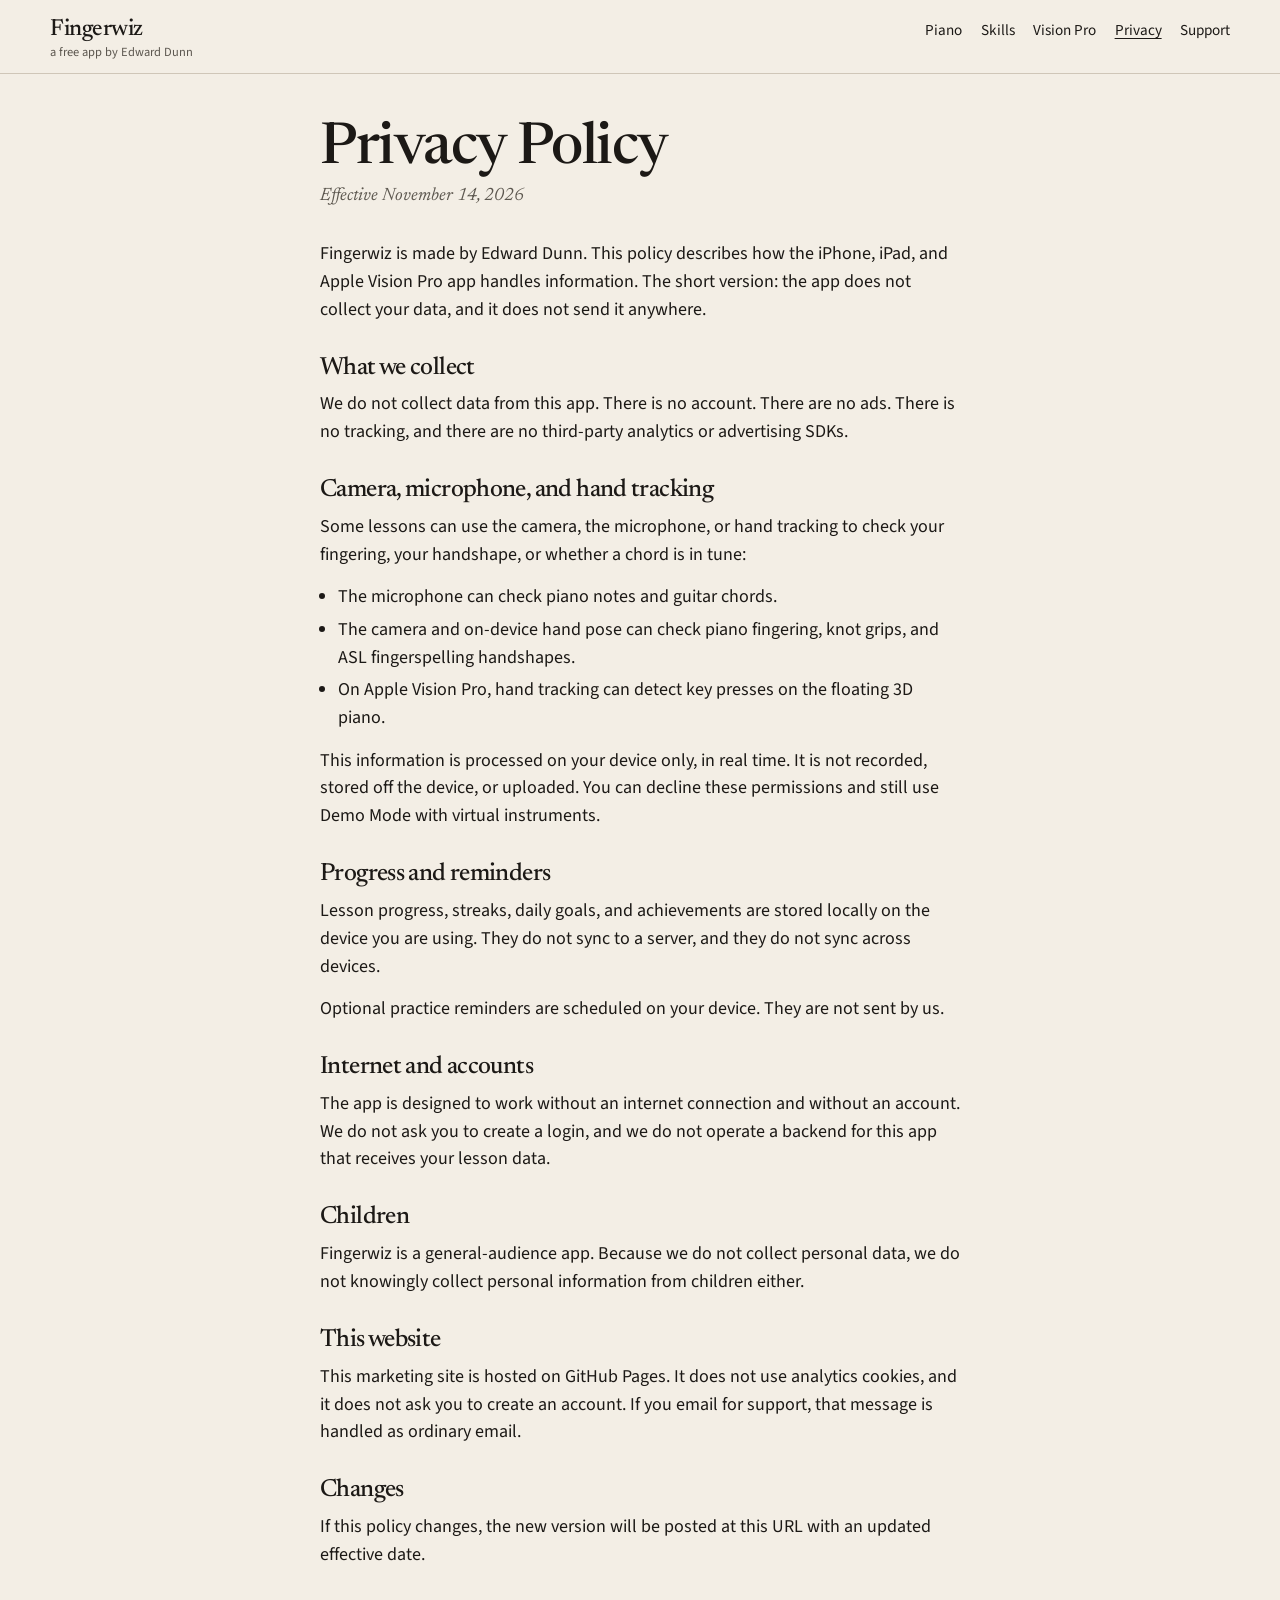
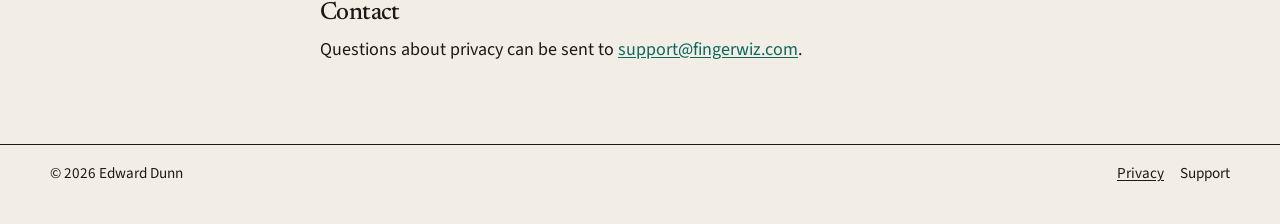
==== commit 8d4f95bd: "Rename the site from Hands-On Coach to Fingerwiz Keep GitHub Pages URLs on erdtheturd.github.io/hand" ====
--- a/privacy.html
+++ b/privacy.html
@@ -3,22 +3,22 @@
 <head>
   <meta charset="utf-8">
   <meta name="viewport" content="width=device-width, initial-scale=1">
-  <title>Privacy Policy — Hands-On Coach</title>
-  <meta name="description" content="Hands-On Coach does not collect your data. Camera, microphone, and hand tracking are processed on your device only. Nothing is recorded or uploaded.">
+  <title>Privacy Policy — Fingerwiz</title>
+  <meta name="description" content="Fingerwiz does not collect your data. Camera, microphone, and hand tracking are processed on your device only. Nothing is recorded or uploaded.">
   <link rel="canonical" href="https://erdtheturd.github.io/hands-on-coach/privacy.html">
   <meta property="og:type" content="website">
-  <meta property="og:site_name" content="Hands-On Coach">
+  <meta property="og:site_name" content="Fingerwiz">
   <meta property="og:locale" content="en_US">
   <meta property="og:url" content="https://erdtheturd.github.io/hands-on-coach/privacy.html">
-  <meta property="og:title" content="Privacy Policy — Hands-On Coach">
-  <meta property="og:description" content="Hands-On Coach does not collect your data. Camera, microphone, and hand tracking are processed on your device only. Nothing is recorded or uploaded.">
+  <meta property="og:title" content="Privacy Policy — Fingerwiz">
+  <meta property="og:description" content="Fingerwiz does not collect your data. Camera, microphone, and hand tracking are processed on your device only. Nothing is recorded or uploaded.">
   <meta property="og:image" content="https://erdtheturd.github.io/hands-on-coach/assets/og.jpg">
   <meta property="og:image:width" content="1200">
   <meta property="og:image:height" content="630">
-  <meta property="og:image:alt" content="Hands-On Coach app icon and the line: glowing ghost hands show you where your fingers go.">
+  <meta property="og:image:alt" content="Fingerwiz app icon and the line: glowing ghost hands show you where your fingers go.">
   <meta name="twitter:card" content="summary_large_image">
-  <meta name="twitter:title" content="Privacy Policy — Hands-On Coach">
-  <meta name="twitter:description" content="Hands-On Coach does not collect your data. Camera, microphone, and hand tracking are processed on your device only. Nothing is recorded or uploaded.">
+  <meta name="twitter:title" content="Privacy Policy — Fingerwiz">
+  <meta name="twitter:description" content="Fingerwiz does not collect your data. Camera, microphone, and hand tracking are processed on your device only. Nothing is recorded or uploaded.">
   <meta name="twitter:image" content="https://erdtheturd.github.io/hands-on-coach/assets/og.jpg">
   <link rel="icon" href="assets/favicon.ico" sizes="any">
   <link rel="icon" type="image/png" sizes="32x32" href="assets/favicon-32.png">
@@ -32,7 +32,7 @@
   <a class="skip" href="#main">Skip to content</a>
   <header class="masthead">
     <div class="wrap masthead-inner">
-      <a class="wordmark" href="index.html">Hands-On Coach<small>a free app by Edward Dunn</small></a>
+      <a class="wordmark" href="index.html">Fingerwiz<small>a free app by Edward Dunn</small></a>
       <ul class="site-nav">
         <li><a href="index.html#piano">Piano</a></li>
         <li><a href="index.html#skills">Skills</a></li>
@@ -47,7 +47,7 @@
     <article class="wrap page">
       <h1>Privacy Policy</h1>
       <p class="updated">Effective November 14, 2026</p>
-      <p>Hands-On Coach is made by Edward Dunn. This policy describes how the iPhone, iPad, and Apple Vision Pro app handles information. The short version: the app does not collect your data, and it does not send it anywhere.</p>
+      <p>Fingerwiz is made by Edward Dunn. This policy describes how the iPhone, iPad, and Apple Vision Pro app handles information. The short version: the app does not collect your data, and it does not send it anywhere.</p>
 
       <h2>What we collect</h2>
       <p>We do not collect data from this app. There is no account. There are no ads. There is no tracking, and there are no third-party analytics or advertising SDKs.</p>
@@ -69,7 +69,7 @@
       <p>The app is designed to work without an internet connection and without an account. We do not ask you to create a login, and we do not operate a backend for this app that receives your lesson data.</p>
 
       <h2>Children</h2>
-      <p>Hands-On Coach is a general-audience app. Because we do not collect personal data, we do not knowingly collect personal information from children either.</p>
+      <p>Fingerwiz is a general-audience app. Because we do not collect personal data, we do not knowingly collect personal information from children either.</p>
 
       <h2>This website</h2>
       <p>This marketing site is hosted on GitHub Pages. It does not use analytics cookies, and it does not ask you to create an account. If you email for support, that message is handled as ordinary email.</p>
@@ -78,7 +78,7 @@
       <p>If this policy changes, the new version will be posted at this URL with an updated effective date.</p>
 
       <h2>Contact</h2>
-      <p>Questions about privacy can be sent to <a href="mailto:erdunn706@gmail.com?subject=Hands-On%20Coach%20privacy">erdunn706@gmail.com</a>.</p>
+      <p>Questions about privacy can be sent to <a href="mailto:support@fingerwiz.com?subject=Fingerwiz%20privacy">support@fingerwiz.com</a><!-- TODO: support@fingerwiz.com not set up yet; domain fingerwiz.com not bought -->.</p>
     </article>
 
   </main>
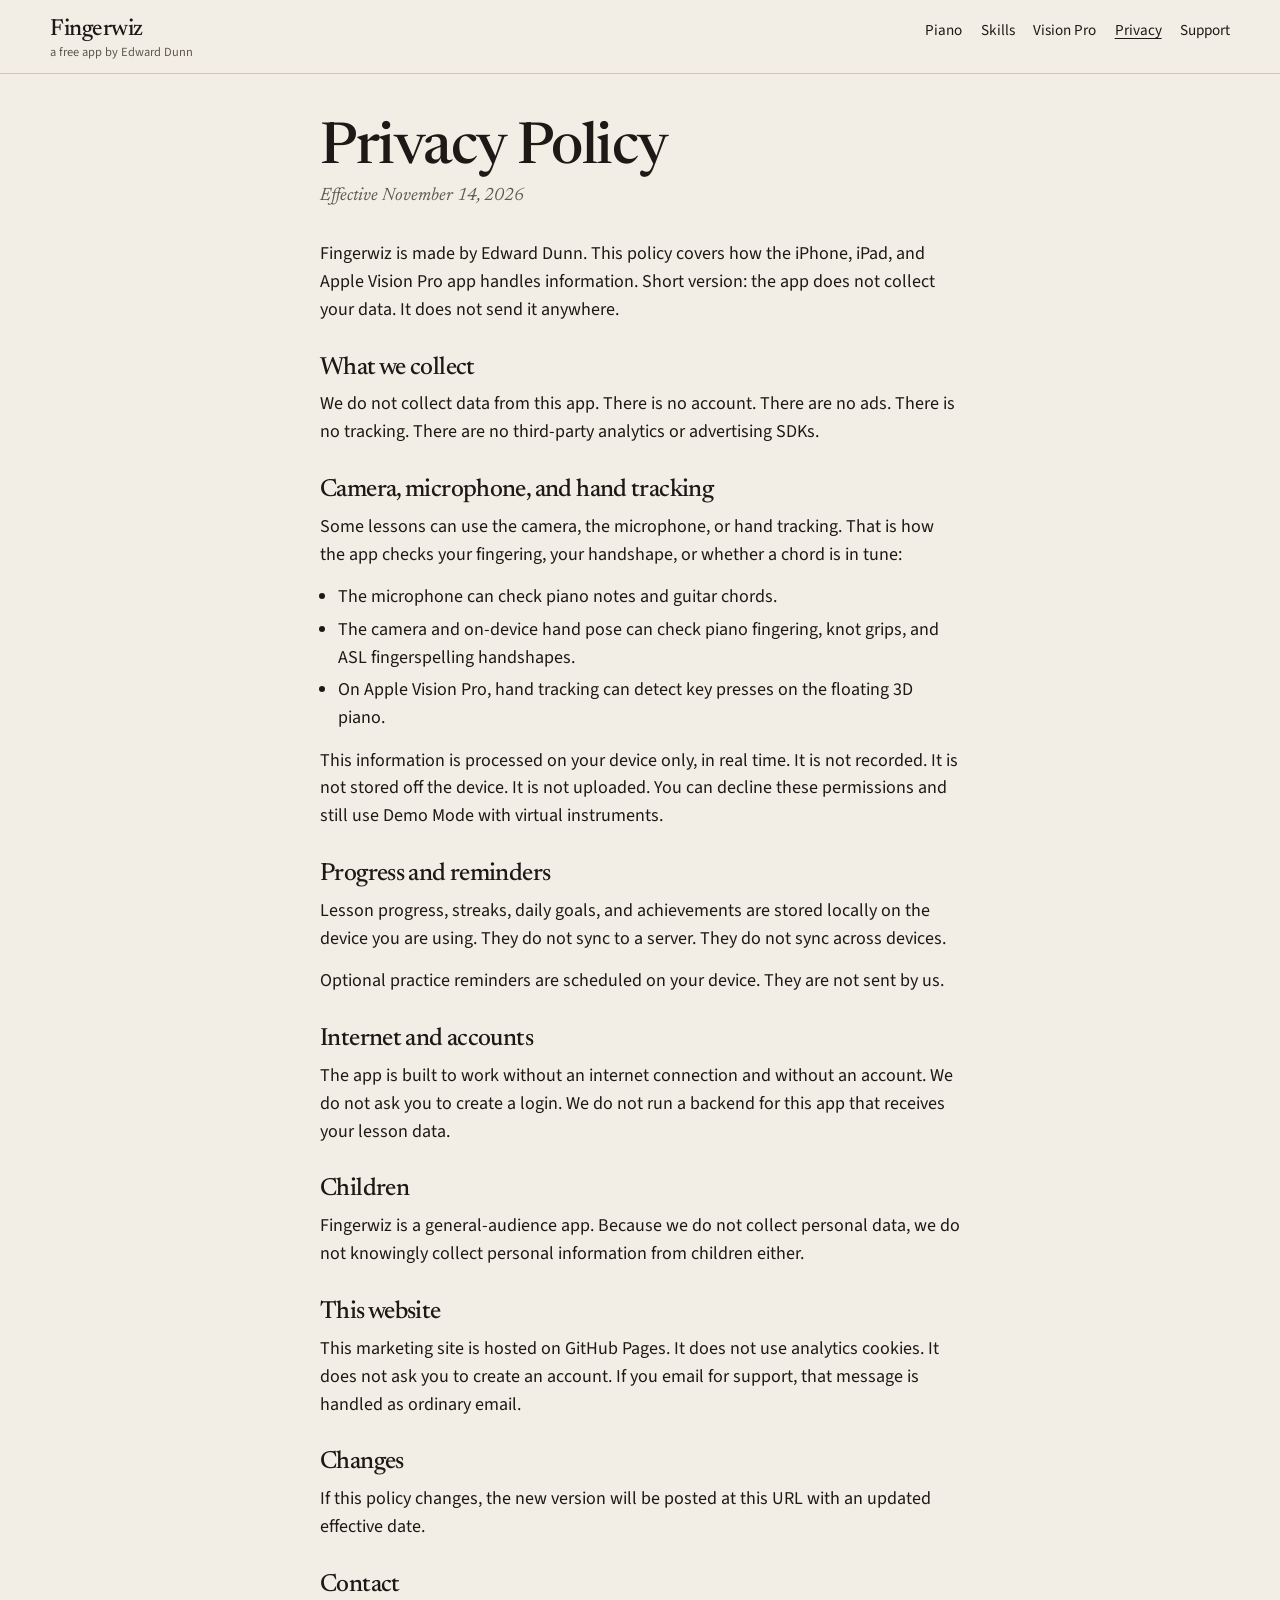
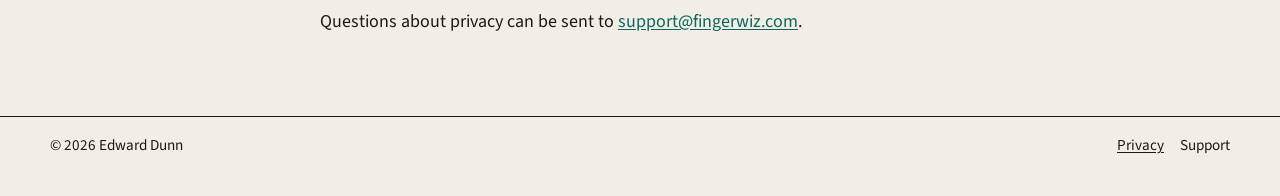
==== commit 69fdafa6: "Rewrite marketing copy in plain kid-founder voice Drop hype phrasing, em dashes, and polished list p" ====
--- a/privacy.html
+++ b/privacy.html
@@ -3,21 +3,21 @@
 <head>
   <meta charset="utf-8">
   <meta name="viewport" content="width=device-width, initial-scale=1">
-  <title>Privacy Policy — Fingerwiz</title>
+  <title>Privacy Policy - Fingerwiz</title>
   <meta name="description" content="Fingerwiz does not collect your data. Camera, microphone, and hand tracking are processed on your device only. Nothing is recorded or uploaded.">
   <link rel="canonical" href="https://erdtheturd.github.io/hands-on-coach/privacy.html">
   <meta property="og:type" content="website">
   <meta property="og:site_name" content="Fingerwiz">
   <meta property="og:locale" content="en_US">
   <meta property="og:url" content="https://erdtheturd.github.io/hands-on-coach/privacy.html">
-  <meta property="og:title" content="Privacy Policy — Fingerwiz">
+  <meta property="og:title" content="Privacy Policy - Fingerwiz">
   <meta property="og:description" content="Fingerwiz does not collect your data. Camera, microphone, and hand tracking are processed on your device only. Nothing is recorded or uploaded.">
   <meta property="og:image" content="https://erdtheturd.github.io/hands-on-coach/assets/og.jpg">
   <meta property="og:image:width" content="1200">
   <meta property="og:image:height" content="630">
   <meta property="og:image:alt" content="Fingerwiz app icon and the line: glowing ghost hands show you where your fingers go.">
   <meta name="twitter:card" content="summary_large_image">
-  <meta name="twitter:title" content="Privacy Policy — Fingerwiz">
+  <meta name="twitter:title" content="Privacy Policy - Fingerwiz">
   <meta name="twitter:description" content="Fingerwiz does not collect your data. Camera, microphone, and hand tracking are processed on your device only. Nothing is recorded or uploaded.">
   <meta name="twitter:image" content="https://erdtheturd.github.io/hands-on-coach/assets/og.jpg">
   <link rel="icon" href="assets/favicon.ico" sizes="any">
@@ -26,7 +26,7 @@
   <meta name="theme-color" content="#f3eee5">
   <link rel="preload" href="assets/fonts/newsreader.woff2" as="font" type="font/woff2" crossorigin>
   <link rel="preload" href="assets/fonts/source-sans.woff2" as="font" type="font/woff2" crossorigin>
-  <link rel="stylesheet" href="styles.css">
+  <link rel="stylesheet" href="styles.css?v=8d4f95b">
 </head>
 <body>
   <a class="skip" href="#main">Skip to content</a>
@@ -47,32 +47,32 @@
     <article class="wrap page">
       <h1>Privacy Policy</h1>
       <p class="updated">Effective November 14, 2026</p>
-      <p>Fingerwiz is made by Edward Dunn. This policy describes how the iPhone, iPad, and Apple Vision Pro app handles information. The short version: the app does not collect your data, and it does not send it anywhere.</p>
+      <p>Fingerwiz is made by Edward Dunn. This policy covers how the iPhone, iPad, and Apple Vision Pro app handles information. Short version: the app does not collect your data. It does not send it anywhere.</p>
 
       <h2>What we collect</h2>
-      <p>We do not collect data from this app. There is no account. There are no ads. There is no tracking, and there are no third-party analytics or advertising SDKs.</p>
+      <p>We do not collect data from this app. There is no account. There are no ads. There is no tracking. There are no third-party analytics or advertising SDKs.</p>
 
       <h2>Camera, microphone, and hand tracking</h2>
-      <p>Some lessons can use the camera, the microphone, or hand tracking to check your fingering, your handshape, or whether a chord is in tune:</p>
+      <p>Some lessons can use the camera, the microphone, or hand tracking. That is how the app checks your fingering, your handshape, or whether a chord is in tune:</p>
       <ul>
         <li>The microphone can check piano notes and guitar chords.</li>
         <li>The camera and on-device hand pose can check piano fingering, knot grips, and ASL fingerspelling handshapes.</li>
         <li>On Apple Vision Pro, hand tracking can detect key presses on the floating 3D piano.</li>
       </ul>
-      <p>This information is processed on your device only, in real time. It is not recorded, stored off the device, or uploaded. You can decline these permissions and still use Demo Mode with virtual instruments.</p>
+      <p>This information is processed on your device only, in real time. It is not recorded. It is not stored off the device. It is not uploaded. You can decline these permissions and still use Demo Mode with virtual instruments.</p>
 
       <h2>Progress and reminders</h2>
-      <p>Lesson progress, streaks, daily goals, and achievements are stored locally on the device you are using. They do not sync to a server, and they do not sync across devices.</p>
+      <p>Lesson progress, streaks, daily goals, and achievements are stored locally on the device you are using. They do not sync to a server. They do not sync across devices.</p>
       <p>Optional practice reminders are scheduled on your device. They are not sent by us.</p>
 
       <h2>Internet and accounts</h2>
-      <p>The app is designed to work without an internet connection and without an account. We do not ask you to create a login, and we do not operate a backend for this app that receives your lesson data.</p>
+      <p>The app is built to work without an internet connection and without an account. We do not ask you to create a login. We do not run a backend for this app that receives your lesson data.</p>
 
       <h2>Children</h2>
       <p>Fingerwiz is a general-audience app. Because we do not collect personal data, we do not knowingly collect personal information from children either.</p>
 
       <h2>This website</h2>
-      <p>This marketing site is hosted on GitHub Pages. It does not use analytics cookies, and it does not ask you to create an account. If you email for support, that message is handled as ordinary email.</p>
+      <p>This marketing site is hosted on GitHub Pages. It does not use analytics cookies. It does not ask you to create an account. If you email for support, that message is handled as ordinary email.</p>
 
       <h2>Changes</h2>
       <p>If this policy changes, the new version will be posted at this URL with an updated effective date.</p>
@@ -94,4 +94,3 @@
   </footer>
 </body>
 </html>
-
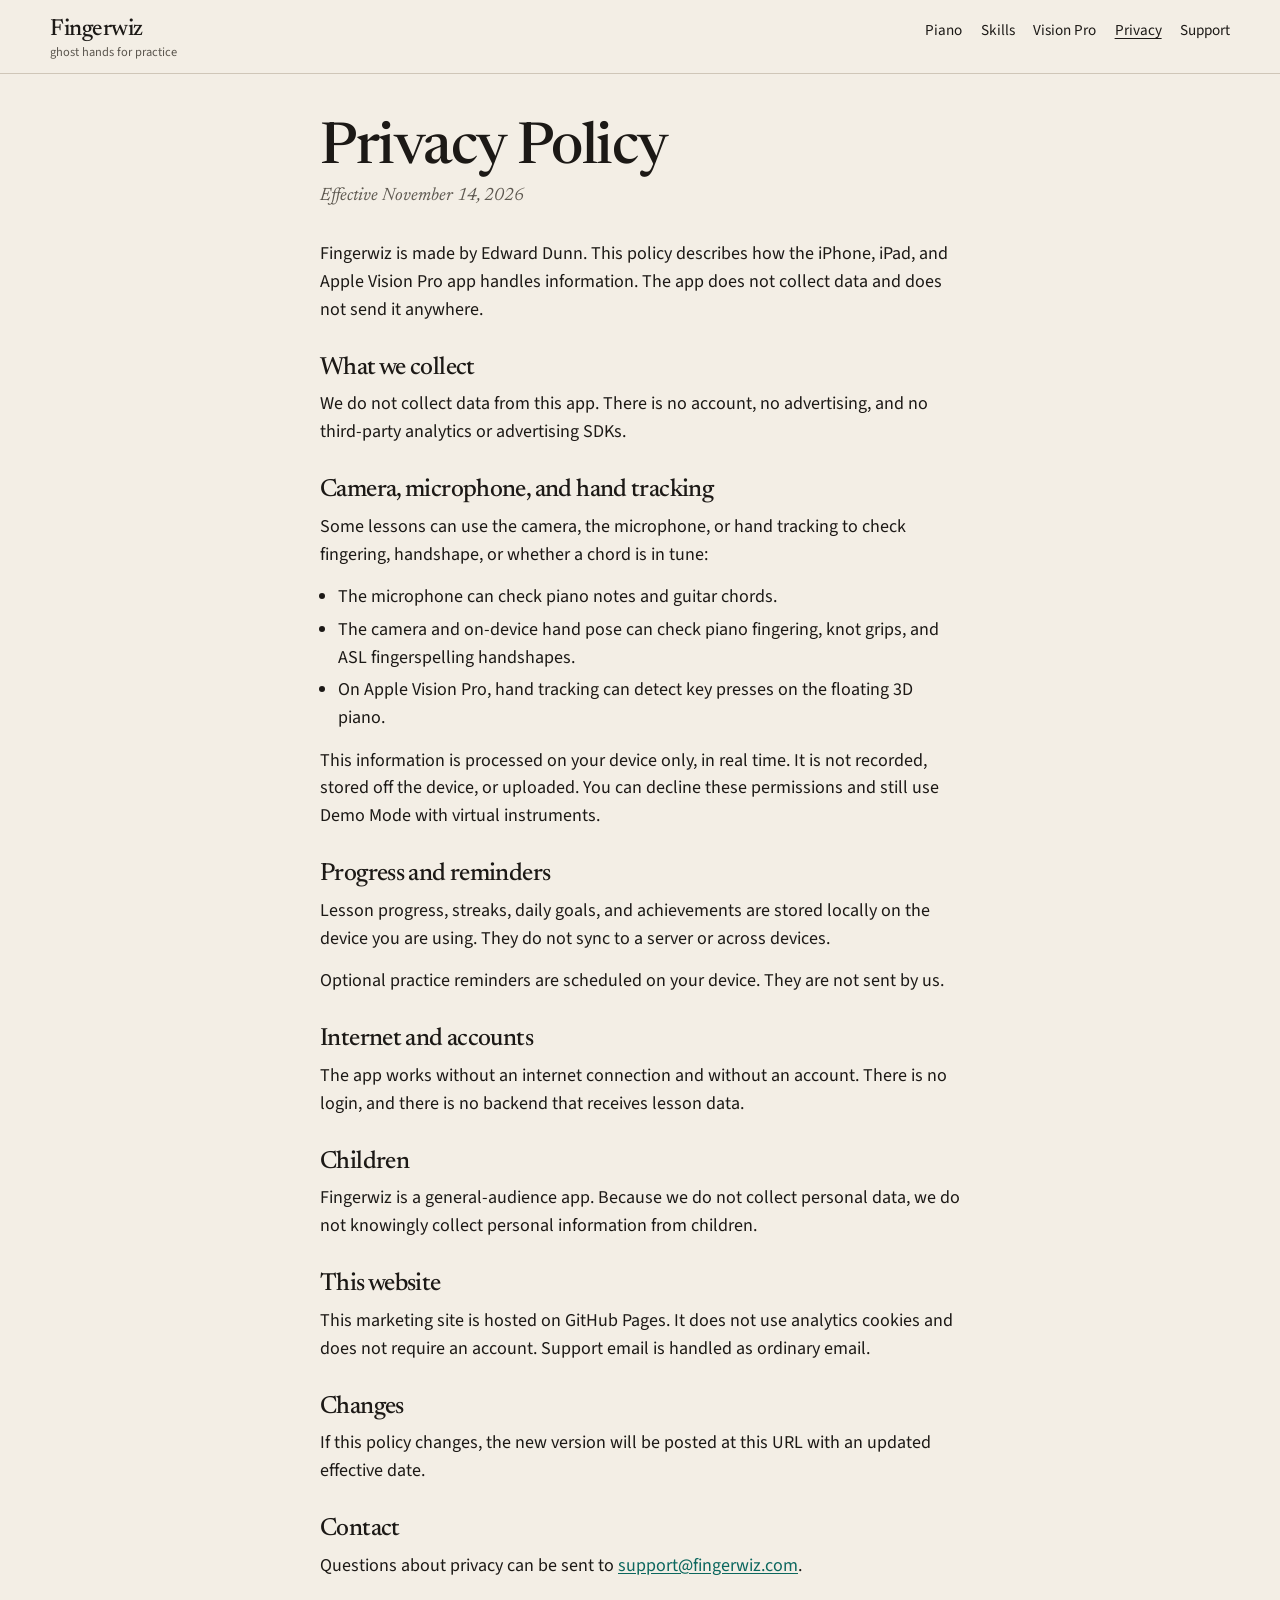
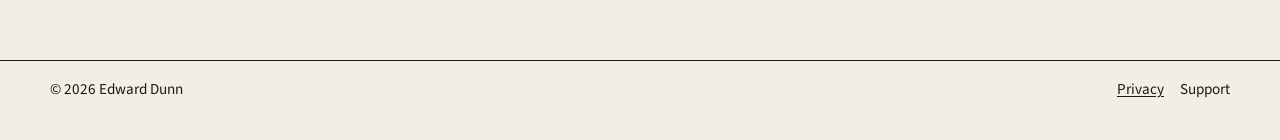
==== commit 9101b9a7: "Rewrite marketing copy in calm product-studio voice Drop kid-founder and first-person backstory tone" ====
--- a/privacy.html
+++ b/privacy.html
@@ -4,21 +4,21 @@
   <meta charset="utf-8">
   <meta name="viewport" content="width=device-width, initial-scale=1">
   <title>Privacy Policy - Fingerwiz</title>
-  <meta name="description" content="Fingerwiz does not collect your data. Camera, microphone, and hand tracking are processed on your device only. Nothing is recorded or uploaded.">
+  <meta name="description" content="Fingerwiz does not collect data. Camera, microphone, and hand tracking are processed on your device only. Nothing is recorded or uploaded.">
   <link rel="canonical" href="https://erdtheturd.github.io/hands-on-coach/privacy.html">
   <meta property="og:type" content="website">
   <meta property="og:site_name" content="Fingerwiz">
   <meta property="og:locale" content="en_US">
   <meta property="og:url" content="https://erdtheturd.github.io/hands-on-coach/privacy.html">
   <meta property="og:title" content="Privacy Policy - Fingerwiz">
-  <meta property="og:description" content="Fingerwiz does not collect your data. Camera, microphone, and hand tracking are processed on your device only. Nothing is recorded or uploaded.">
+  <meta property="og:description" content="Fingerwiz does not collect data. Camera, microphone, and hand tracking are processed on your device only. Nothing is recorded or uploaded.">
   <meta property="og:image" content="https://erdtheturd.github.io/hands-on-coach/assets/og.jpg">
   <meta property="og:image:width" content="1200">
   <meta property="og:image:height" content="630">
-  <meta property="og:image:alt" content="Fingerwiz app icon and the line: glowing ghost hands show you where your fingers go.">
+  <meta property="og:image:alt" content="Fingerwiz app icon with glowing ghost hands for finger placement.">
   <meta name="twitter:card" content="summary_large_image">
   <meta name="twitter:title" content="Privacy Policy - Fingerwiz">
-  <meta name="twitter:description" content="Fingerwiz does not collect your data. Camera, microphone, and hand tracking are processed on your device only. Nothing is recorded or uploaded.">
+  <meta name="twitter:description" content="Fingerwiz does not collect data. Camera, microphone, and hand tracking are processed on your device only. Nothing is recorded or uploaded.">
   <meta name="twitter:image" content="https://erdtheturd.github.io/hands-on-coach/assets/og.jpg">
   <link rel="icon" href="assets/favicon.ico" sizes="any">
   <link rel="icon" type="image/png" sizes="32x32" href="assets/favicon-32.png">
@@ -32,7 +32,7 @@
   <a class="skip" href="#main">Skip to content</a>
   <header class="masthead">
     <div class="wrap masthead-inner">
-      <a class="wordmark" href="index.html">Fingerwiz<small>a free app by Edward Dunn</small></a>
+      <a class="wordmark" href="index.html">Fingerwiz<small>ghost hands for practice</small></a>
       <ul class="site-nav">
         <li><a href="index.html#piano">Piano</a></li>
         <li><a href="index.html#skills">Skills</a></li>
@@ -47,32 +47,32 @@
     <article class="wrap page">
       <h1>Privacy Policy</h1>
       <p class="updated">Effective November 14, 2026</p>
-      <p>Fingerwiz is made by Edward Dunn. This policy covers how the iPhone, iPad, and Apple Vision Pro app handles information. Short version: the app does not collect your data. It does not send it anywhere.</p>
+      <p>Fingerwiz is made by Edward Dunn. This policy describes how the iPhone, iPad, and Apple Vision Pro app handles information. The app does not collect data and does not send it anywhere.</p>
 
       <h2>What we collect</h2>
-      <p>We do not collect data from this app. There is no account. There are no ads. There is no tracking. There are no third-party analytics or advertising SDKs.</p>
+      <p>We do not collect data from this app. There is no account, no advertising, and no third-party analytics or advertising SDKs.</p>
 
       <h2>Camera, microphone, and hand tracking</h2>
-      <p>Some lessons can use the camera, the microphone, or hand tracking. That is how the app checks your fingering, your handshape, or whether a chord is in tune:</p>
+      <p>Some lessons can use the camera, the microphone, or hand tracking to check fingering, handshape, or whether a chord is in tune:</p>
       <ul>
         <li>The microphone can check piano notes and guitar chords.</li>
         <li>The camera and on-device hand pose can check piano fingering, knot grips, and ASL fingerspelling handshapes.</li>
         <li>On Apple Vision Pro, hand tracking can detect key presses on the floating 3D piano.</li>
       </ul>
-      <p>This information is processed on your device only, in real time. It is not recorded. It is not stored off the device. It is not uploaded. You can decline these permissions and still use Demo Mode with virtual instruments.</p>
+      <p>This information is processed on your device only, in real time. It is not recorded, stored off the device, or uploaded. You can decline these permissions and still use Demo Mode with virtual instruments.</p>
 
       <h2>Progress and reminders</h2>
-      <p>Lesson progress, streaks, daily goals, and achievements are stored locally on the device you are using. They do not sync to a server. They do not sync across devices.</p>
+      <p>Lesson progress, streaks, daily goals, and achievements are stored locally on the device you are using. They do not sync to a server or across devices.</p>
       <p>Optional practice reminders are scheduled on your device. They are not sent by us.</p>
 
       <h2>Internet and accounts</h2>
-      <p>The app is built to work without an internet connection and without an account. We do not ask you to create a login. We do not run a backend for this app that receives your lesson data.</p>
+      <p>The app works without an internet connection and without an account. There is no login, and there is no backend that receives lesson data.</p>
 
       <h2>Children</h2>
-      <p>Fingerwiz is a general-audience app. Because we do not collect personal data, we do not knowingly collect personal information from children either.</p>
+      <p>Fingerwiz is a general-audience app. Because we do not collect personal data, we do not knowingly collect personal information from children.</p>
 
       <h2>This website</h2>
-      <p>This marketing site is hosted on GitHub Pages. It does not use analytics cookies. It does not ask you to create an account. If you email for support, that message is handled as ordinary email.</p>
+      <p>This marketing site is hosted on GitHub Pages. It does not use analytics cookies and does not require an account. Support email is handled as ordinary email.</p>
 
       <h2>Changes</h2>
       <p>If this policy changes, the new version will be posted at this URL with an updated effective date.</p>
